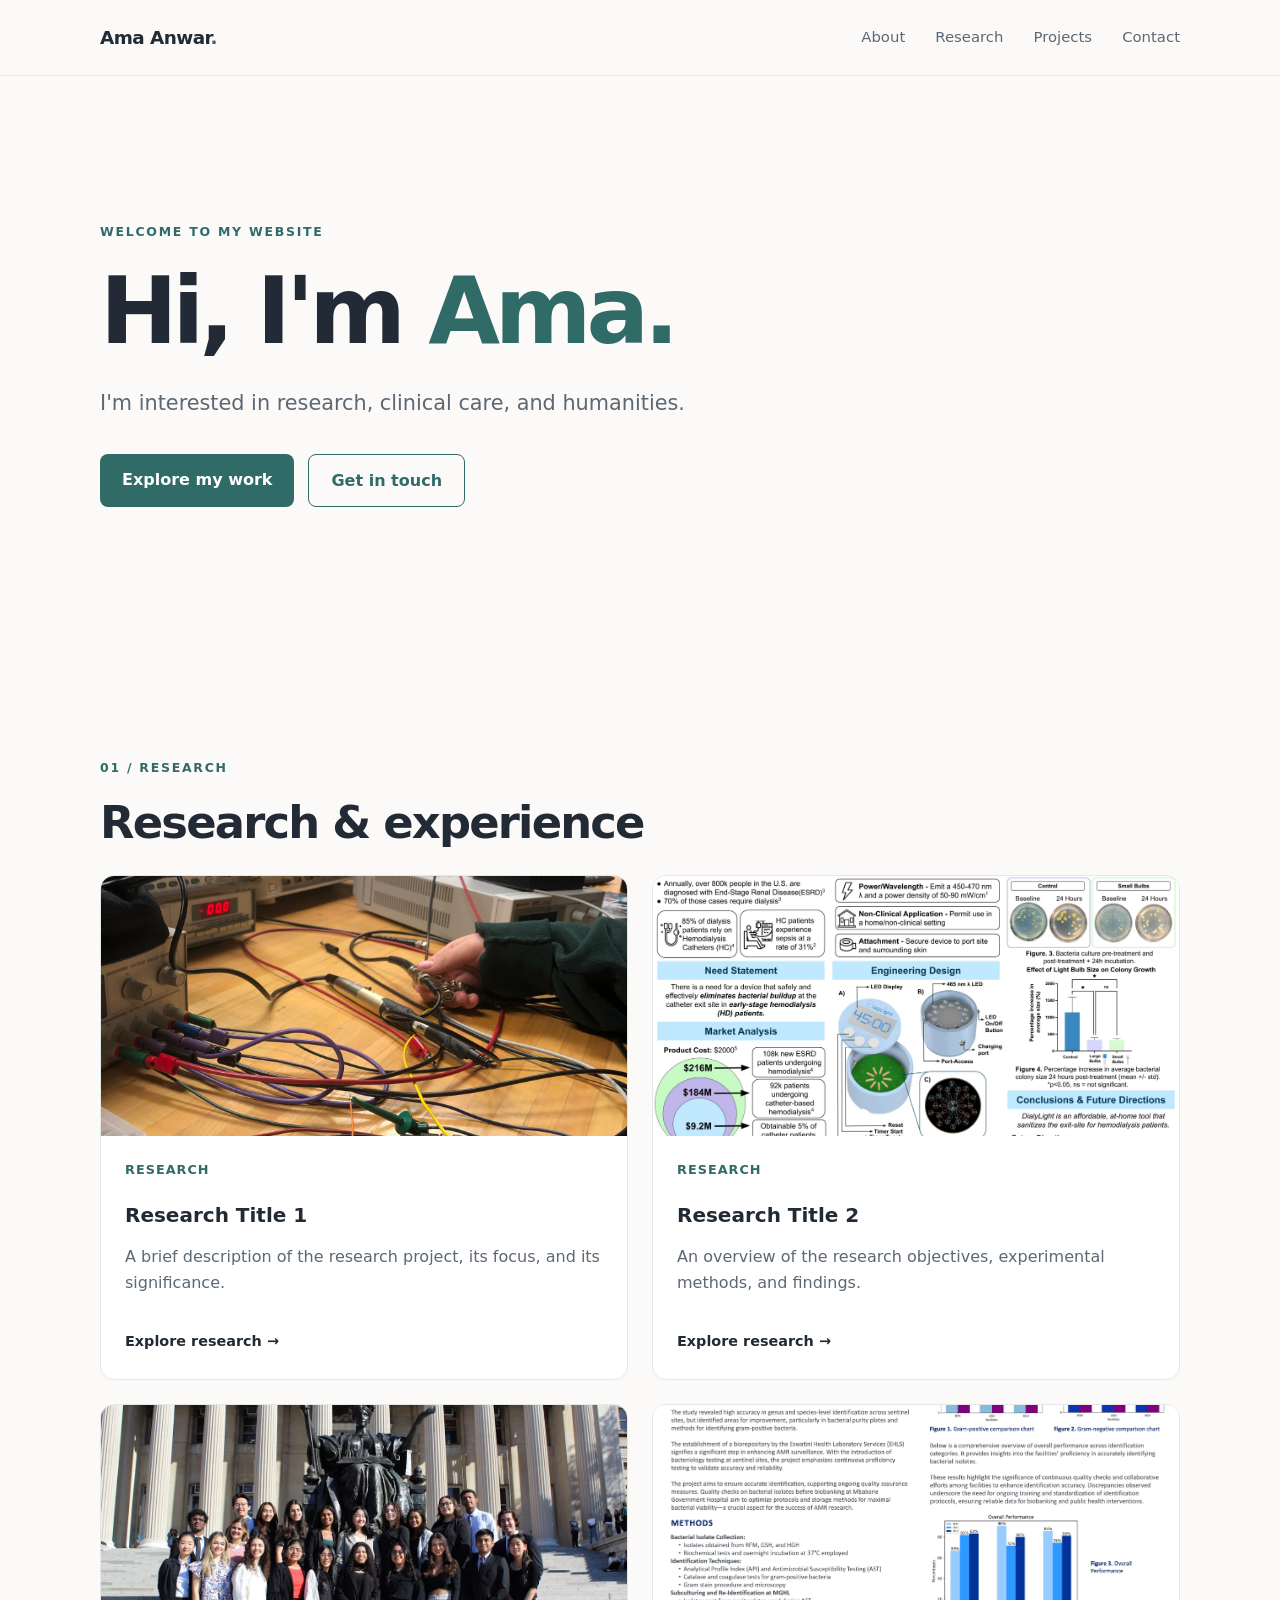
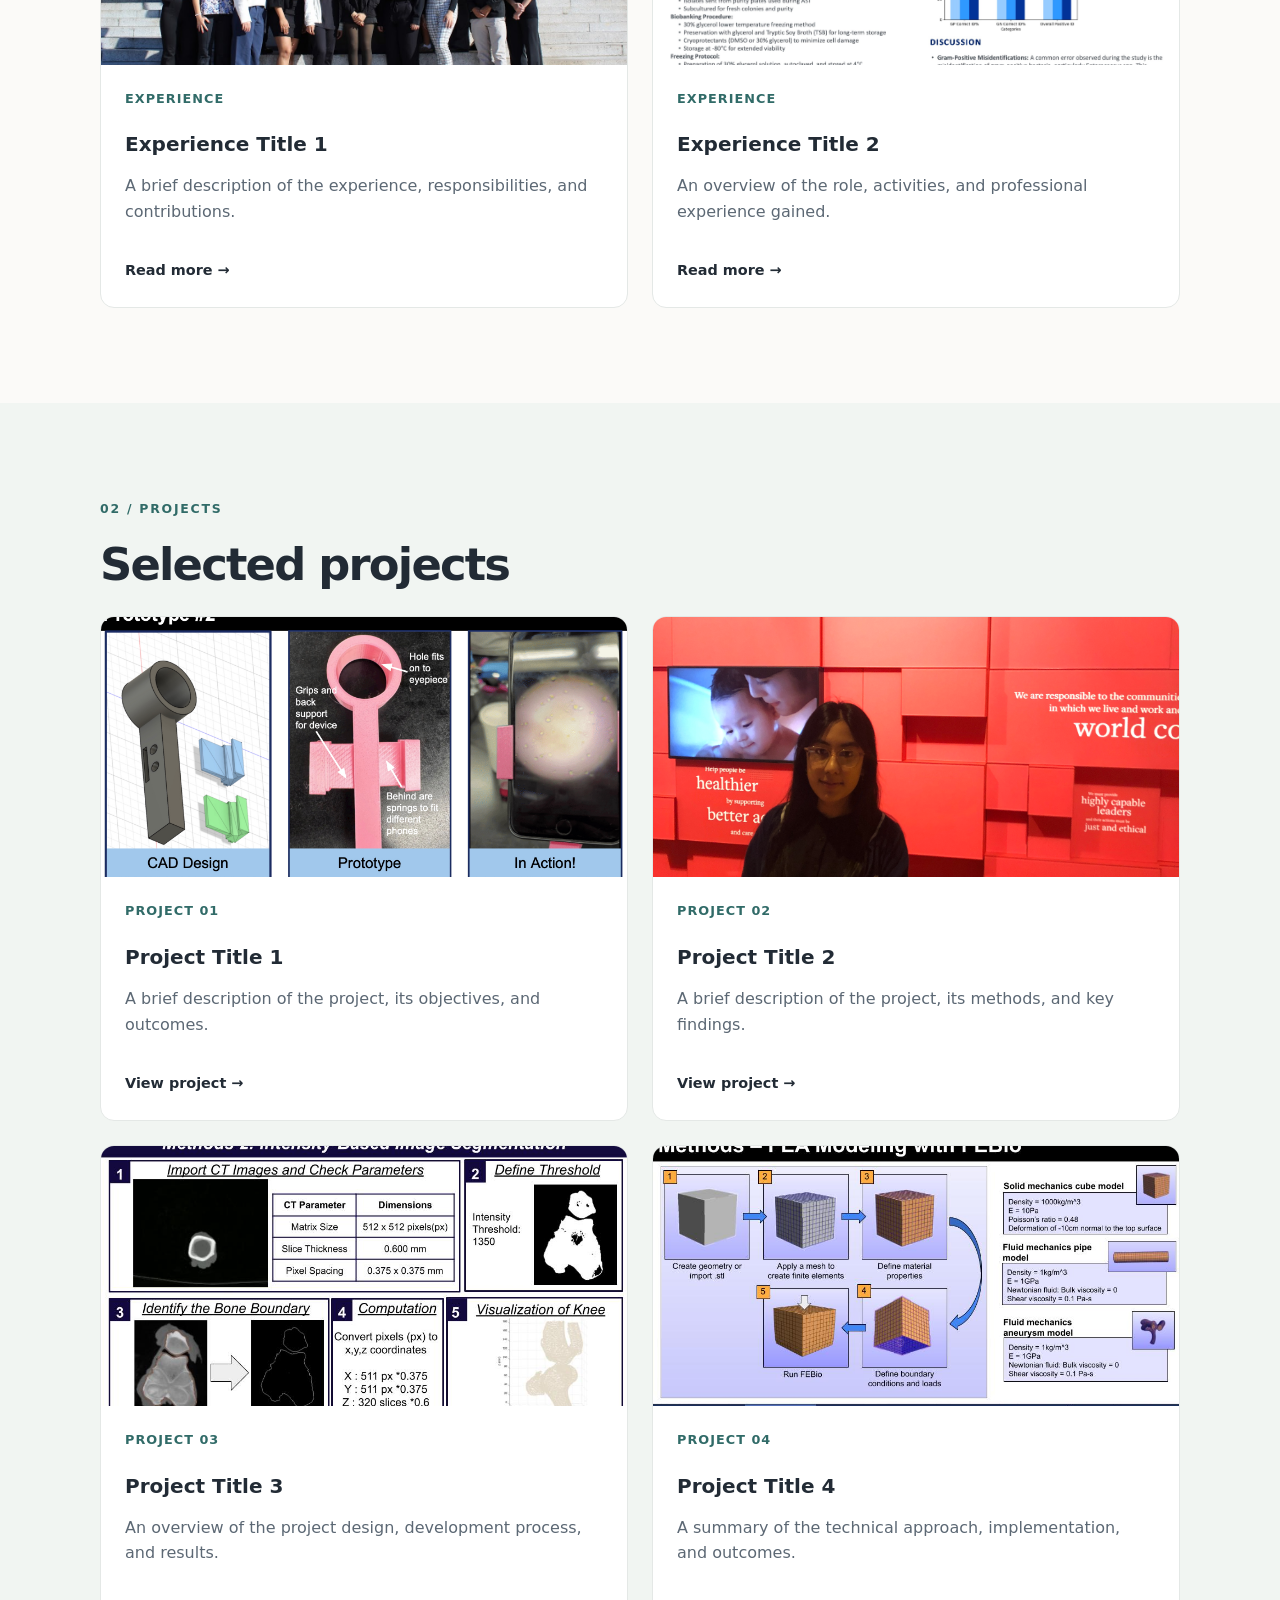
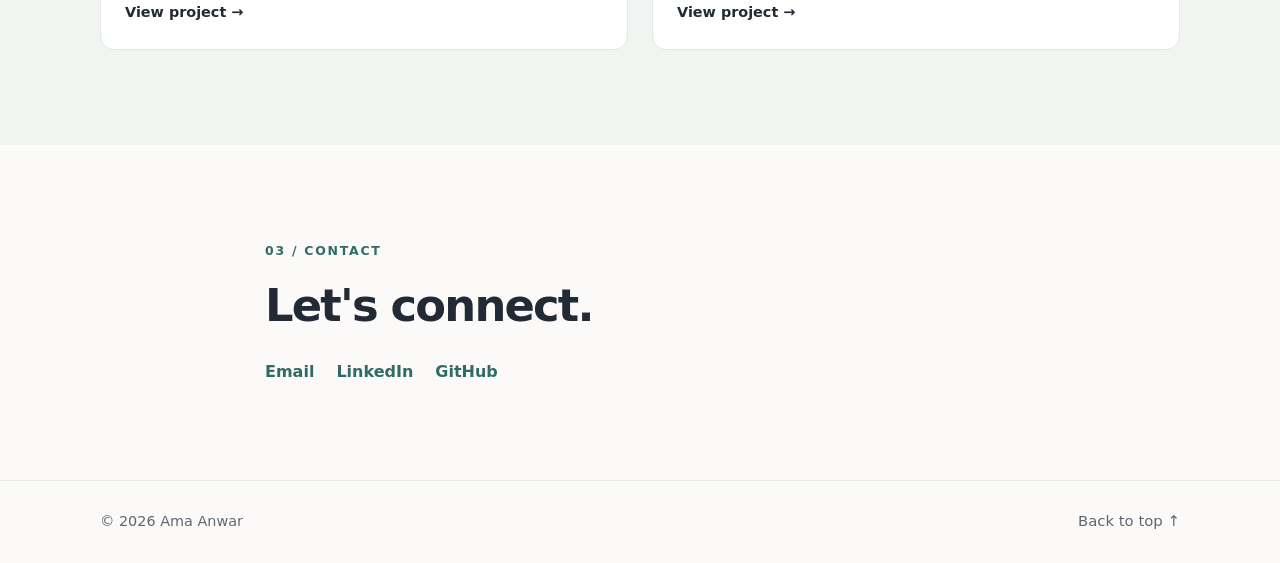
==== index.html @ 84fb7648 "Update index.html" ====
<!doctype html>
<html lang="en">
<head>
  <meta charset="utf-8">
  <meta name="viewport" content="width=device-width, initial-scale=1">
  <meta name="description" content="Personal portfolio website">
  <title>Ama Anwar | Portfolio</title>
  <link rel="stylesheet" href="style.css">
  <script src="script.js" defer></script>
</head>

<body>

  <!-- HEADER -->
  <header class="site-header">
    <nav class="nav container" aria-label="Main navigation">

      <a class="brand" href="index.html">
        Ama Anwar<span class="dot">.</span>
      </a>

      <button
        class="menu-toggle"
        type="button"
        aria-expanded="false"
        aria-controls="nav-links"
      >
        Menu
      </button>

      <div class="nav-links" id="nav-links">
        <a href="about.html">About</a>
        <a href="#research">Research</a>
        <a href="#projects">Projects</a>
        <a href="#contact">Contact</a>
      </div>

    </nav>
  </header>


  <main>

    <!-- HERO SECTION -->
    <section class="hero container" id="home">

      <p class="eyebrow">WELCOME TO MY WEBSITE</p>

      <h1>
        Hi, I'm <span class="accent">Ama.</span>
      </h1>

      <p class="lead">
        I'm interested in research, clinical care, and humanities.
      </p>

      <div class="actions">
        <a class="button" href="#projects">
          Explore my work
        </a>

        <a class="button secondary" href="#contact">
          Get in touch
        </a>
      </div>

    </section>


    <!-- RESEARCH & EXPERIENCE -->
    <section class="section" id="research">

      <div class="container">

        <p class="eyebrow">01 / RESEARCH</p>

        <h2>Research & experience</h2>

        <div class="cards">

          <!-- RESEARCH CARD 01 -->
          <a class="card photo-card" href="research-1.html">

            <img
              src="circuits.jpg"
              alt="Research 01 featured photograph"
              class="card-image"
              loading="lazy"
            >

            <div class="card-content">

              <p class="card-label">Research</p>

              <h3>Research Title 1</h3>

              <p>
                A brief description of the research project,
                its focus, and its significance.
              </p>

              <span class="card-arrow">
                Explore research &rarr;
              </span>

            </div>

          </a>


          <!-- RESEARCH CARD 02 -->
          <a class="card photo-card" href="research-2.html">

            <img
              src="team7.jpg"
              alt="Research 02 featured photograph"
              class="card-image"
              loading="lazy"
            >

            <div class="card-content">

              <p class="card-label">Research</p>

              <h3>Research Title 2</h3>

              <p>
                An overview of the research objectives,
                experimental methods, and findings.
              </p>

              <span class="card-arrow">
                Explore research &rarr;
              </span>

            </div>

          </a>


          <!-- EXPERIENCE CARD 01 -->
          <a class="card photo-card" href="experience-1.html">

            <img
              src="bmes.jpg"
              alt="Experience 01 featured photograph"
              class="card-image"
              loading="lazy"
            >

            <div class="card-content">

              <p class="card-label">Experience</p>

              <h3>Experience Title 1</h3>

              <p>
                A brief description of the experience,
                responsibilities, and contributions.
              </p>

              <span class="card-arrow">
                Read more &rarr;
              </span>

            </div>

          </a>


          <!-- EXPERIENCE CARD 02 -->
          <a class="card photo-card" href="experience-2.html">

            <img
              src="icap.jpg"
              alt="Experience 02 featured photograph"
              class="card-image"
              loading="lazy"
            >

            <div class="card-content">

              <p class="card-label">Experience</p>

              <h3>Experience Title 2</h3>

              <p>
                An overview of the role, activities,
                and professional experience gained.
              </p>

              <span class="card-arrow">
                Read more &rarr;
              </span>

            </div>

          </a>

        </div>

      </div>

    </section>


    <!-- SELECTED PROJECTS -->
    <section class="section alt" id="projects">

      <div class="container">

        <p class="eyebrow">02 / PROJECTS</p>

        <h2>Selected projects</h2>

        <div class="cards">

          <!-- PROJECT CARD 01 -->
          <a class="card photo-card" href="project-1.html">

            <img
              src="microscopeholder.jpg"
              alt="Project 01 featured photograph"
              class="card-image"
              loading="lazy"
            >

            <div class="card-content">

              <p class="card-label">Project 01</p>

              <h3>Project Title 1</h3>

              <p>
                A brief description of the project,
                its objectives, and outcomes.
              </p>

              <span class="card-arrow">
                View project &rarr;
              </span>

            </div>

          </a>


          <!-- PROJECT CARD 02 -->
          <a class="card photo-card" href="project-2.html">

            <img
              src="industry.jpg"
              alt="Project 02 featured photograph"
              class="card-image"
              loading="lazy"
            >

            <div class="card-content">

              <p class="card-label">Project 02</p>

              <h3>Project Title 2</h3>

              <p>
                A brief description of the project,
                its methods, and key findings.
              </p>

              <span class="card-arrow">
                View project &rarr;
              </span>

            </div>

          </a>


          <!-- PROJECT CARD 03 -->
          <a class="card photo-card" href="project-3.html">

            <img
              src="bone.jpg"
              alt="Project 03 featured photograph"
              class="card-image"
              loading="lazy"
            >

            <div class="card-content">

              <p class="card-label">Project 03</p>

              <h3>Project Title 3</h3>

              <p>
                An overview of the project design,
                development process, and results.
              </p>

              <span class="card-arrow">
                View project &rarr;
              </span>

            </div>

          </a>


          <!-- PROJECT CARD 04 -->
          <a class="card photo-card" href="project-4.html">

            <img
              src="febio.jpg"
              alt="Project 04 featured photograph"
              class="card-image"
              loading="lazy"
            >

            <div class="card-content">

              <p class="card-label">Project 04</p>

              <h3>Project Title 4</h3>

              <p>
                A summary of the technical approach,
                implementation, and outcomes.
              </p>

              <span class="card-arrow">
                View project &rarr;
              </span>

            </div>

          </a>

        </div>

      </div>

    </section>


    <!-- CONTACT -->
    <section class="section" id="contact">

      <div class="container narrow">

        <p class="eyebrow">03 / CONTACT</p>

        <h2>Let's connect.</h2>

        <div class="contact-links">

          <a href="mailto:hello@example.com">
            Email
          </a>

          <a
            href="https://www.linkedin.com/"
            target="_blank"
            rel="noopener noreferrer"
          >
            LinkedIn
          </a>

          <a
            href="https://github.com/"
            target="_blank"
            rel="noopener noreferrer"
          >
            GitHub
          </a>

        </div>

      </div>

    </section>

  </main>


  <!-- FOOTER -->
  <footer class="footer">

    <div class="container">

      <span>
        © <span id="year"></span> Ama Anwar
      </span>

      <a href="#home">
        Back to top &uarr;
      </a>

    </div>

  </footer>

</body>
</html>
---- style.css ----
:root{--bg:#fbfaf8;--surface:#fff;--ink:#222b35;--muted:#5c6874;--accent:#316b68;--line:#e4e8e6;--soft:#f1f5f2}*{box-sizing:border-box}html{scroll-behavior:smooth}body{margin:0;background:var(--bg);color:var(--ink);font:16px/1.7 system-ui,-apple-system,BlinkMacSystemFont,"Segoe UI",sans-serif}a{color:inherit;text-decoration:none}a:focus-visible,button:focus-visible{outline:3px solid var(--accent);outline-offset:4px}.container{width:min(1080px,calc(100% - 48px));margin:auto}.narrow{max-width:750px}.site-header{position:sticky;top:0;background:rgba(251,250,248,.96);border-bottom:1px solid var(--line);z-index:5}.nav{display:flex;align-items:center;justify-content:space-between;min-height:75px}.brand{font-weight:800;font-size:1.15rem;letter-spacing:-.03em}.dot,.accent{color:var(--accent)}.nav-links{display:flex;gap:30px}.nav-links a,.footer a{font-size:.93rem;color:var(--muted)}.nav-links a:hover,.footer a:hover,.text-link:hover{color:var(--accent)}.menu-toggle{display:none}.hero{padding:145px 0 155px}.eyebrow{color:var(--accent);font-size:.78rem;font-weight:750;letter-spacing:.14em}.hero h1{font-size:clamp(3rem,8vw,5.8rem);line-height:1.1;letter-spacing:-.055em;margin:18px 0 24px}.lead{max-width:650px;font-size:1.3rem;color:var(--muted)}.actions{display:flex;gap:14px;flex-wrap:wrap;margin-top:32px}.button{display:inline-block;padding:12px 22px;background:var(--accent);color:#fff;border-radius:8px;font-weight:650}.button.secondary{background:transparent;color:var(--accent);border:1px solid var(--accent)}.button:hover{filter:brightness(.9)}.section{padding:95px 0;scroll-margin-top:75px}.alt{background:var(--soft)}h2{font-size:clamp(2rem,5vw,2.8rem);line-height:1.2;letter-spacing:-.04em;margin:10px 0 25px}h3{font-size:1.25rem;margin:6px 0 10px}p{margin:0 0 18px}.section p:not(.eyebrow):not(.card-label){color:var(--muted)}.cards{display:grid;grid-template-columns:repeat(2,minmax(0,1fr));gap:20px}.card{background:var(--surface);padding:30px;border:1px solid var(--line);border-radius:14px}.card-label{font-size:.8rem;color:var(--accent);font-weight:700;text-transform:uppercase;letter-spacing:.08em}.text-link{color:var(--accent);font-weight:650}.contact-links{display:flex;gap:22px;flex-wrap:wrap}.contact-links a{color:var(--accent);font-weight:700}.footer{border-top:1px solid var(--line);padding:28px 0;color:var(--muted);font-size:.9rem}.footer .container{display:flex;justify-content:space-between;gap:20px}@media(max-width:640px){.nav{flex-wrap:wrap}.menu-toggle{display:block;background:none;border:1px solid var(--line);border-radius:7px;padding:7px 12px;color:var(--ink);font:inherit}.nav-links{display:none;flex-basis:100%;flex-direction:column;gap:12px;padding:12px 0 20px}.nav-links.open{display:flex}.hero{padding:100px 0}.section{padding:70px 0}.cards{grid-template-columns:1fr}.lead{font-size:1.1rem}}

/* Photo card grid */

.cards {
  display: grid;
  grid-template-columns: repeat(2, minmax(0, 1fr));
  gap: 24px;
}

/* Clickable cards */

.photo-card {
  display: block;
  overflow: hidden;
  padding: 0;
  text-decoration: none;
  color: inherit;
  border-radius: 14px;
  transition: transform 0.25s ease,
              box-shadow 0.25s ease;
}

/* Featured images */

.card-image {
  display: block;
  width: 100%;
  height: 260px;
  object-fit: cover;
  object-position: center;
  transition: transform 0.4s ease;
}

/* Text underneath images */

.card-content {
  padding: 24px;
}

.card-content h3 {
  margin: 8px 0 12px;
}

.card-content p {
  line-height: 1.6;
}

/* Card links */

.card-arrow {
  display: inline-block;
  margin-top: 16px;
  font-size: 0.9rem;
  font-weight: 600;
}

/* Hover effects */

.photo-card:hover {
  transform: translateY(-5px);
  box-shadow: 0 12px 30px rgba(0, 0, 0, 0.1);
}

.photo-card:hover .card-image {
  transform: scale(1.04);
}

.photo-card:focus-visible {
  outline: 3px solid currentColor;
  outline-offset: 4px;
}

/* Mobile responsiveness */

@media (max-width: 700px) {
  .cards {
    grid-template-columns: 1fr;
  }

  .card-image {
    height: 220px;
  }
}

@media (prefers-reduced-motion: reduce) {
  .photo-card,
  .card-image {
    transition: none;
  }
}
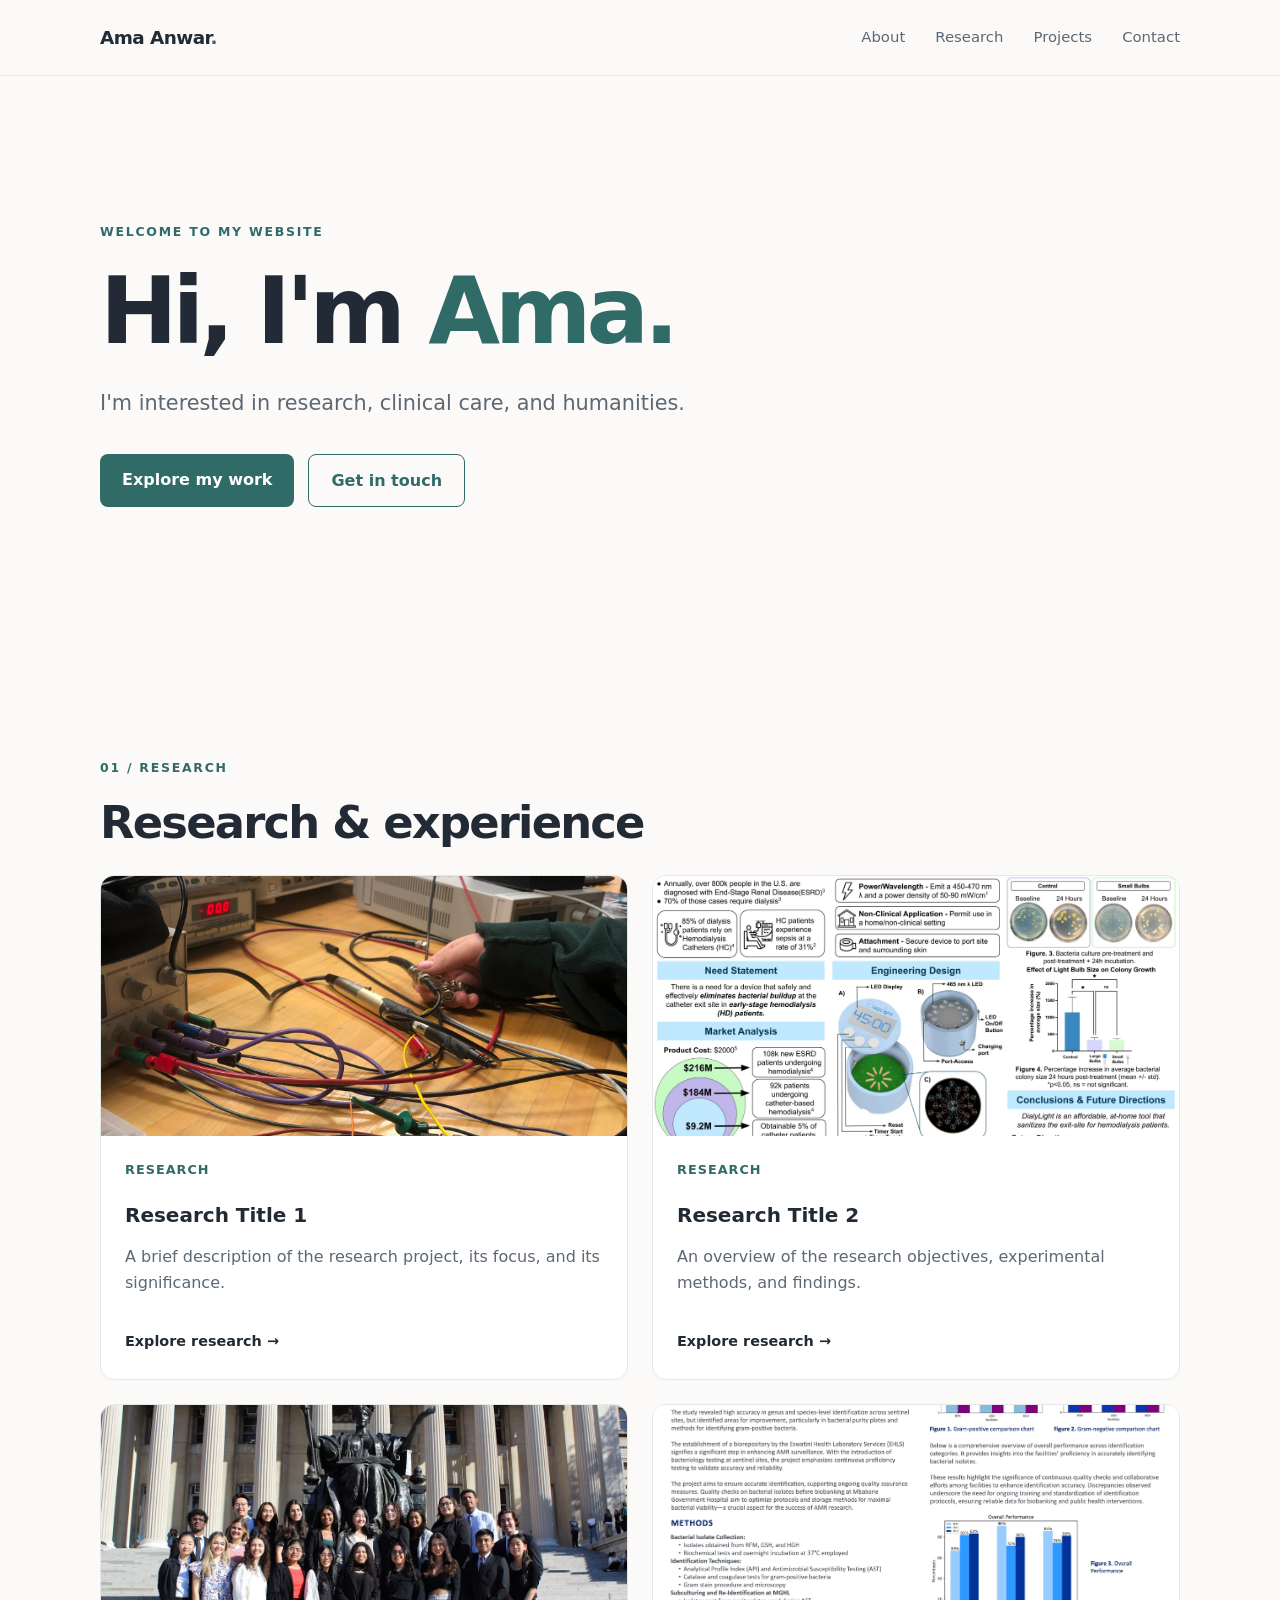
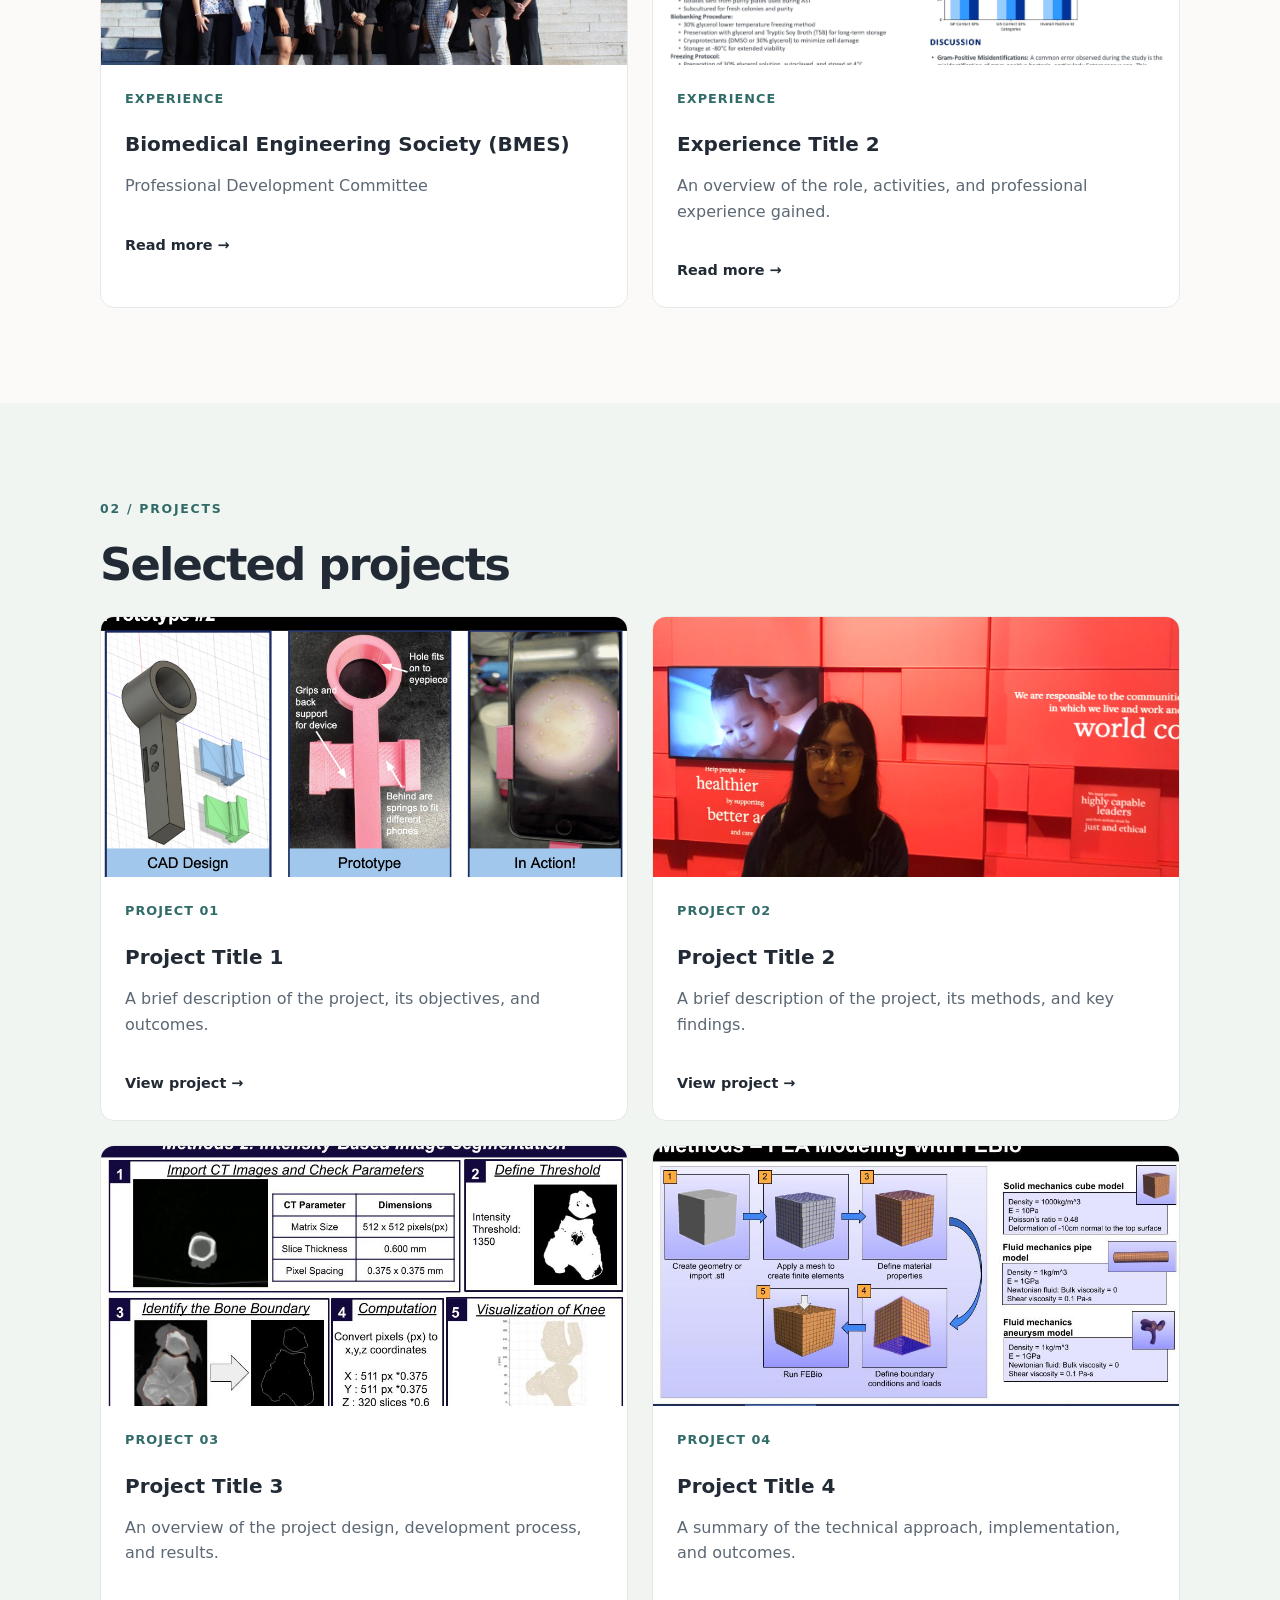
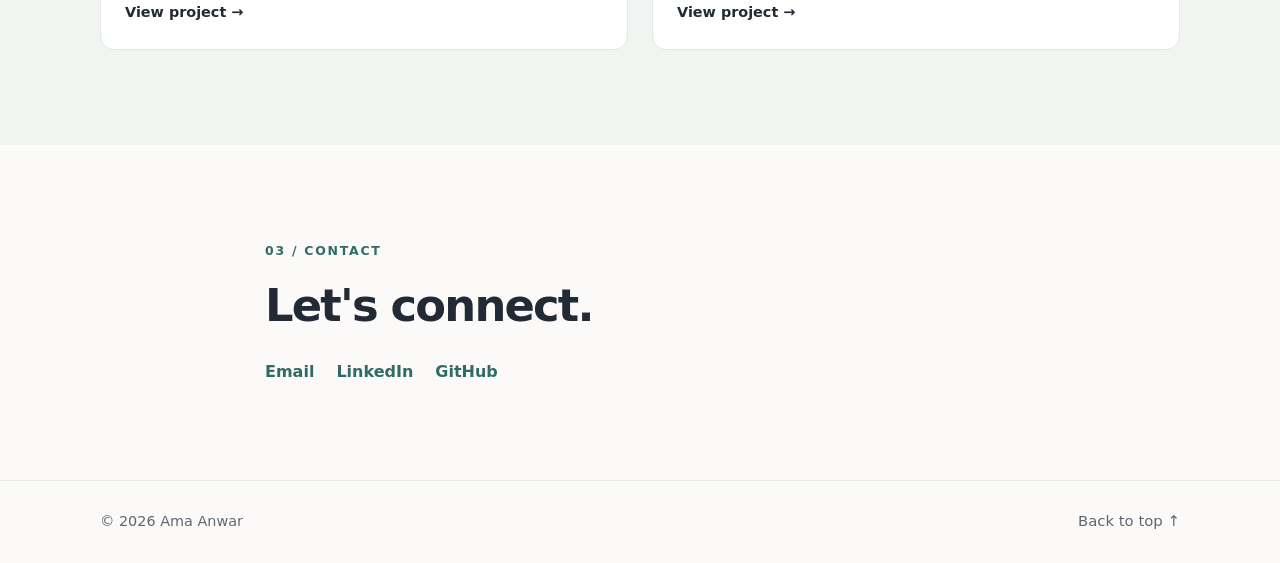
==== commit b6126e66: "Update index.html" ====
--- a/index.html
+++ b/index.html
@@ -153,11 +153,10 @@
 
               <p class="card-label">Experience</p>
 
-              <h3>Experience Title 1</h3>
-
-              <p>
-                A brief description of the experience,
-                responsibilities, and contributions.
+              <h3>Biomedical Engineering Society (BMES)</h3>
+
+              <p>
+                Professional Development Committee
               </p>
 
               <span class="card-arrow">
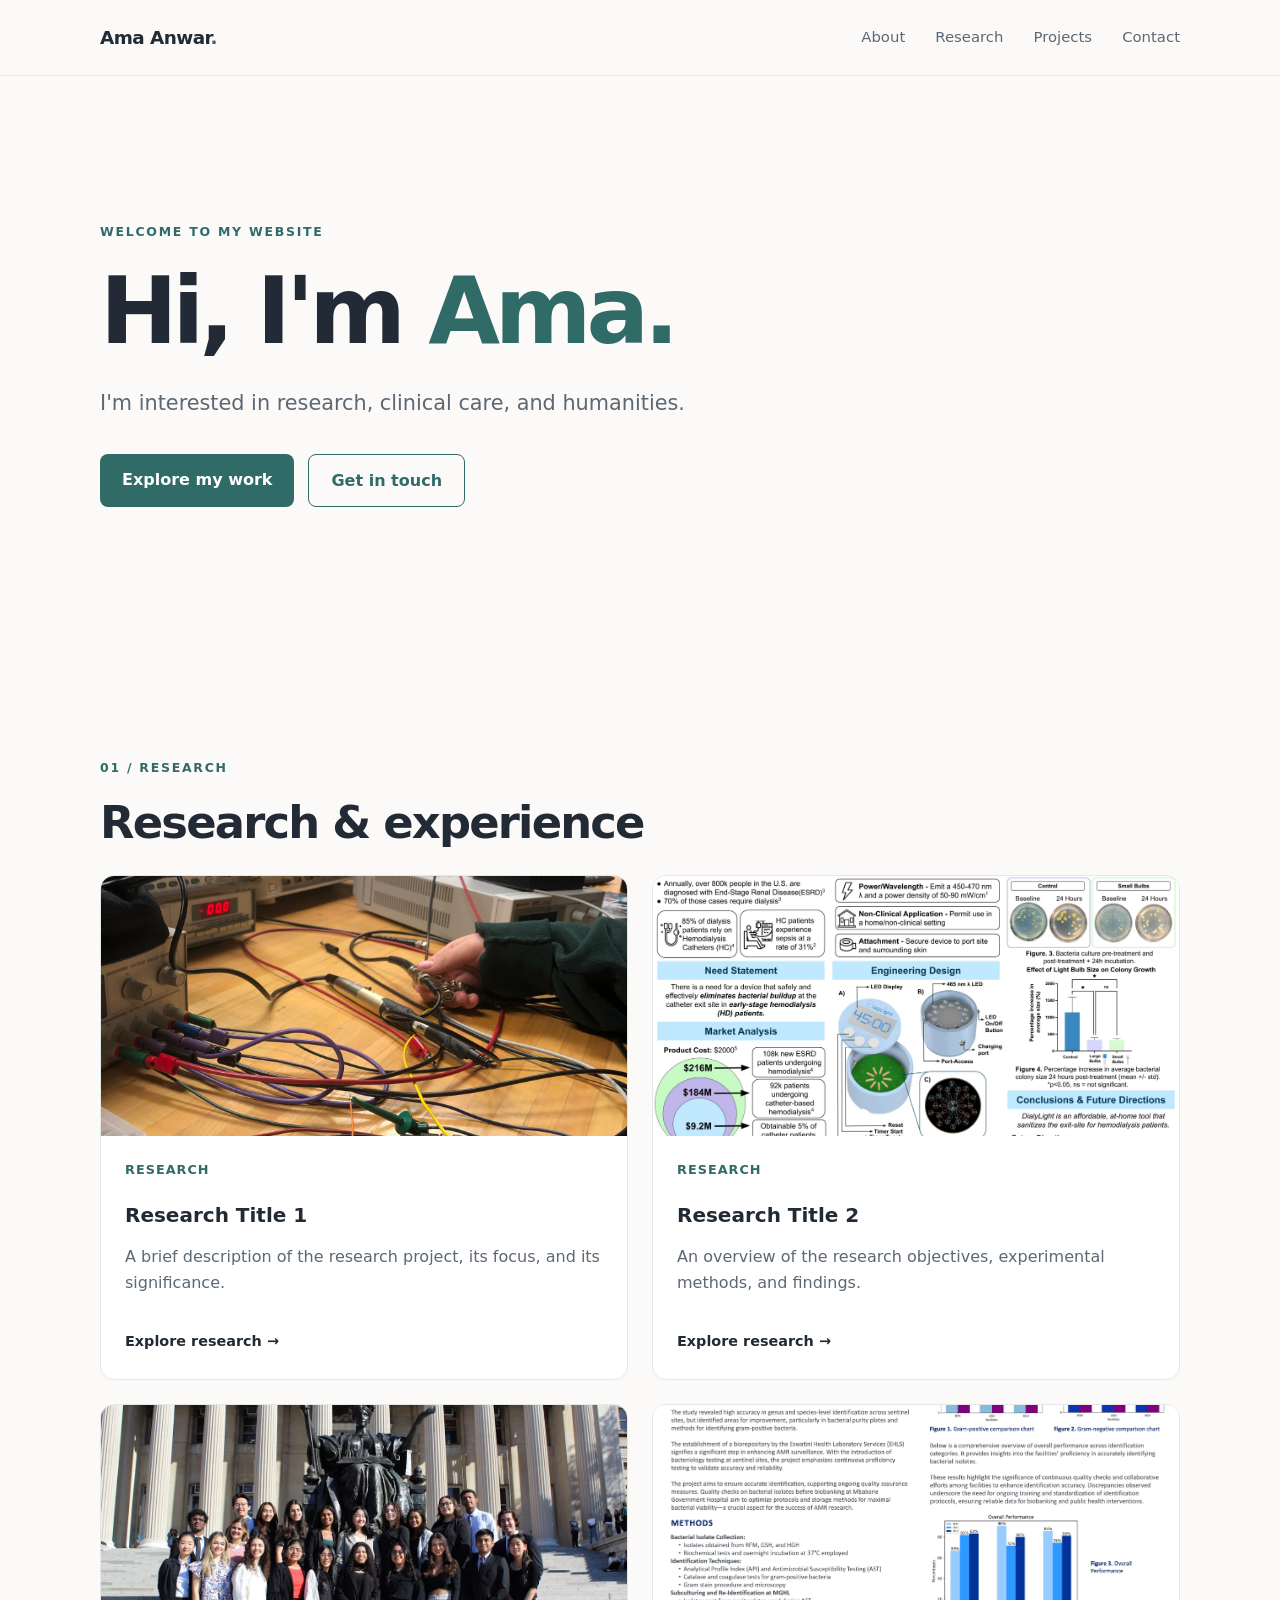
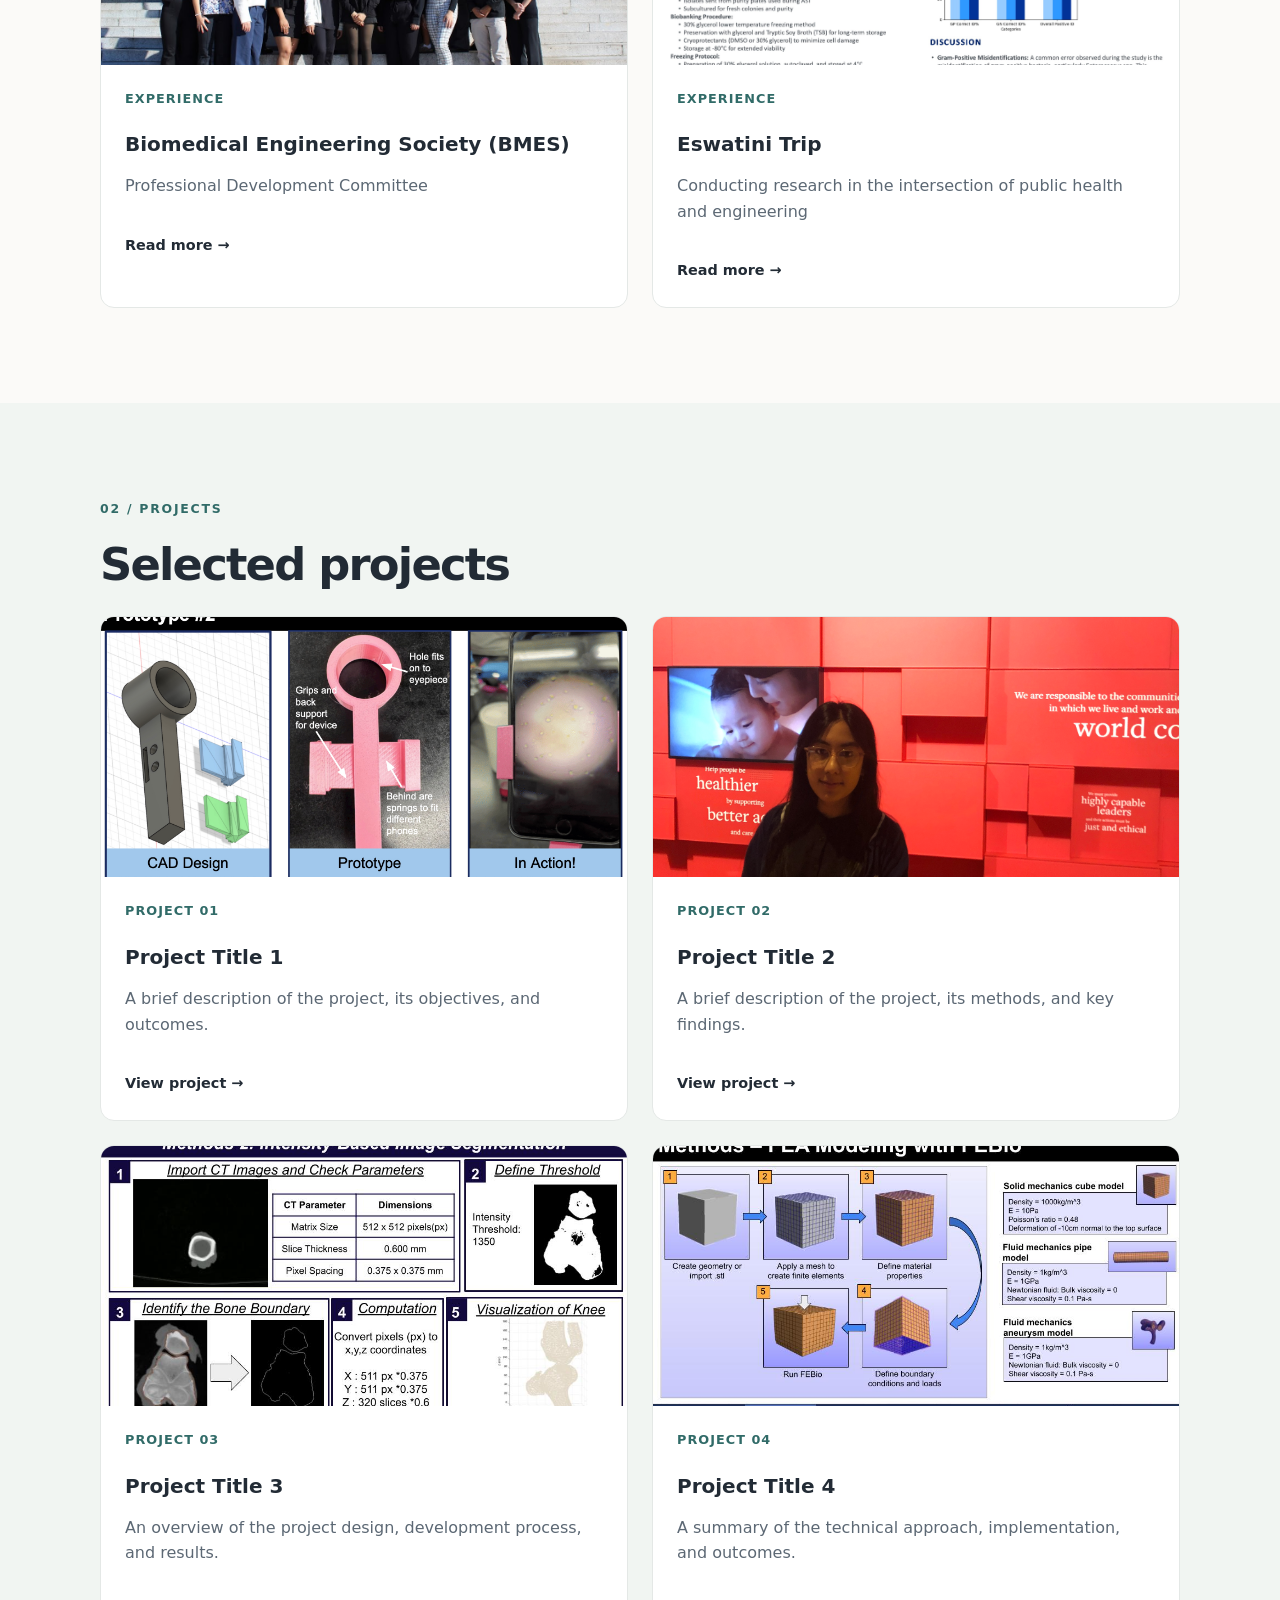
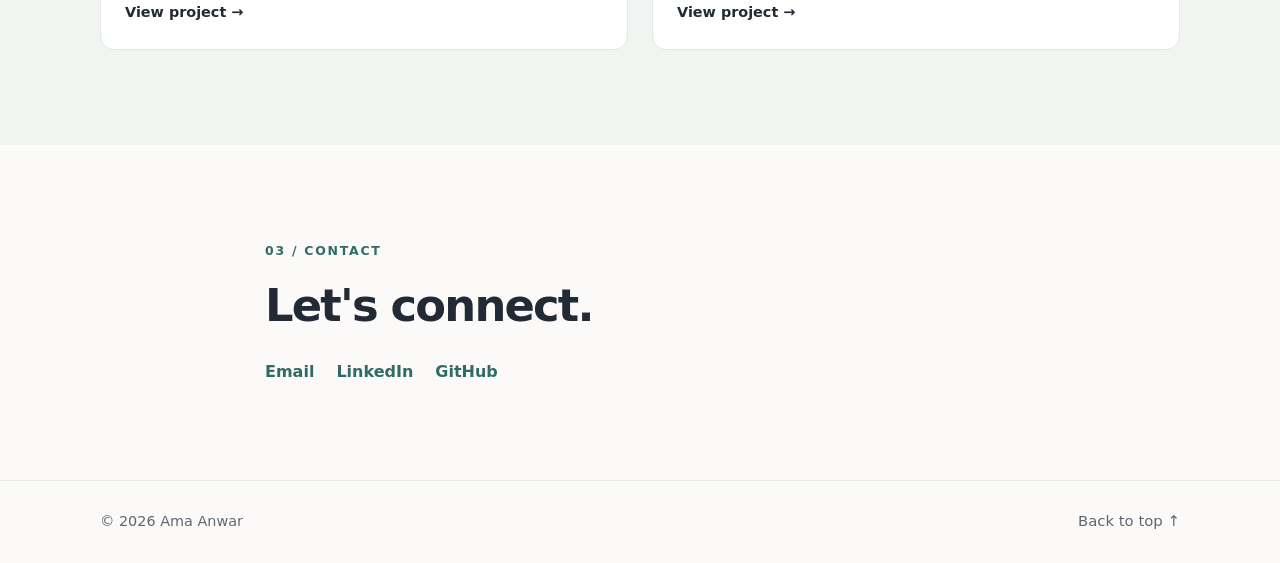
==== commit 9b790cbe: "Update index.html" ====
--- a/index.html
+++ b/index.html
@@ -182,11 +182,10 @@
 
               <p class="card-label">Experience</p>
 
-              <h3>Experience Title 2</h3>
-
-              <p>
-                An overview of the role, activities,
-                and professional experience gained.
+              <h3>Eswatini Trip</h3>
+
+              <p>
+                Conducting research in the intersection of public health and engineering
               </p>
 
               <span class="card-arrow">
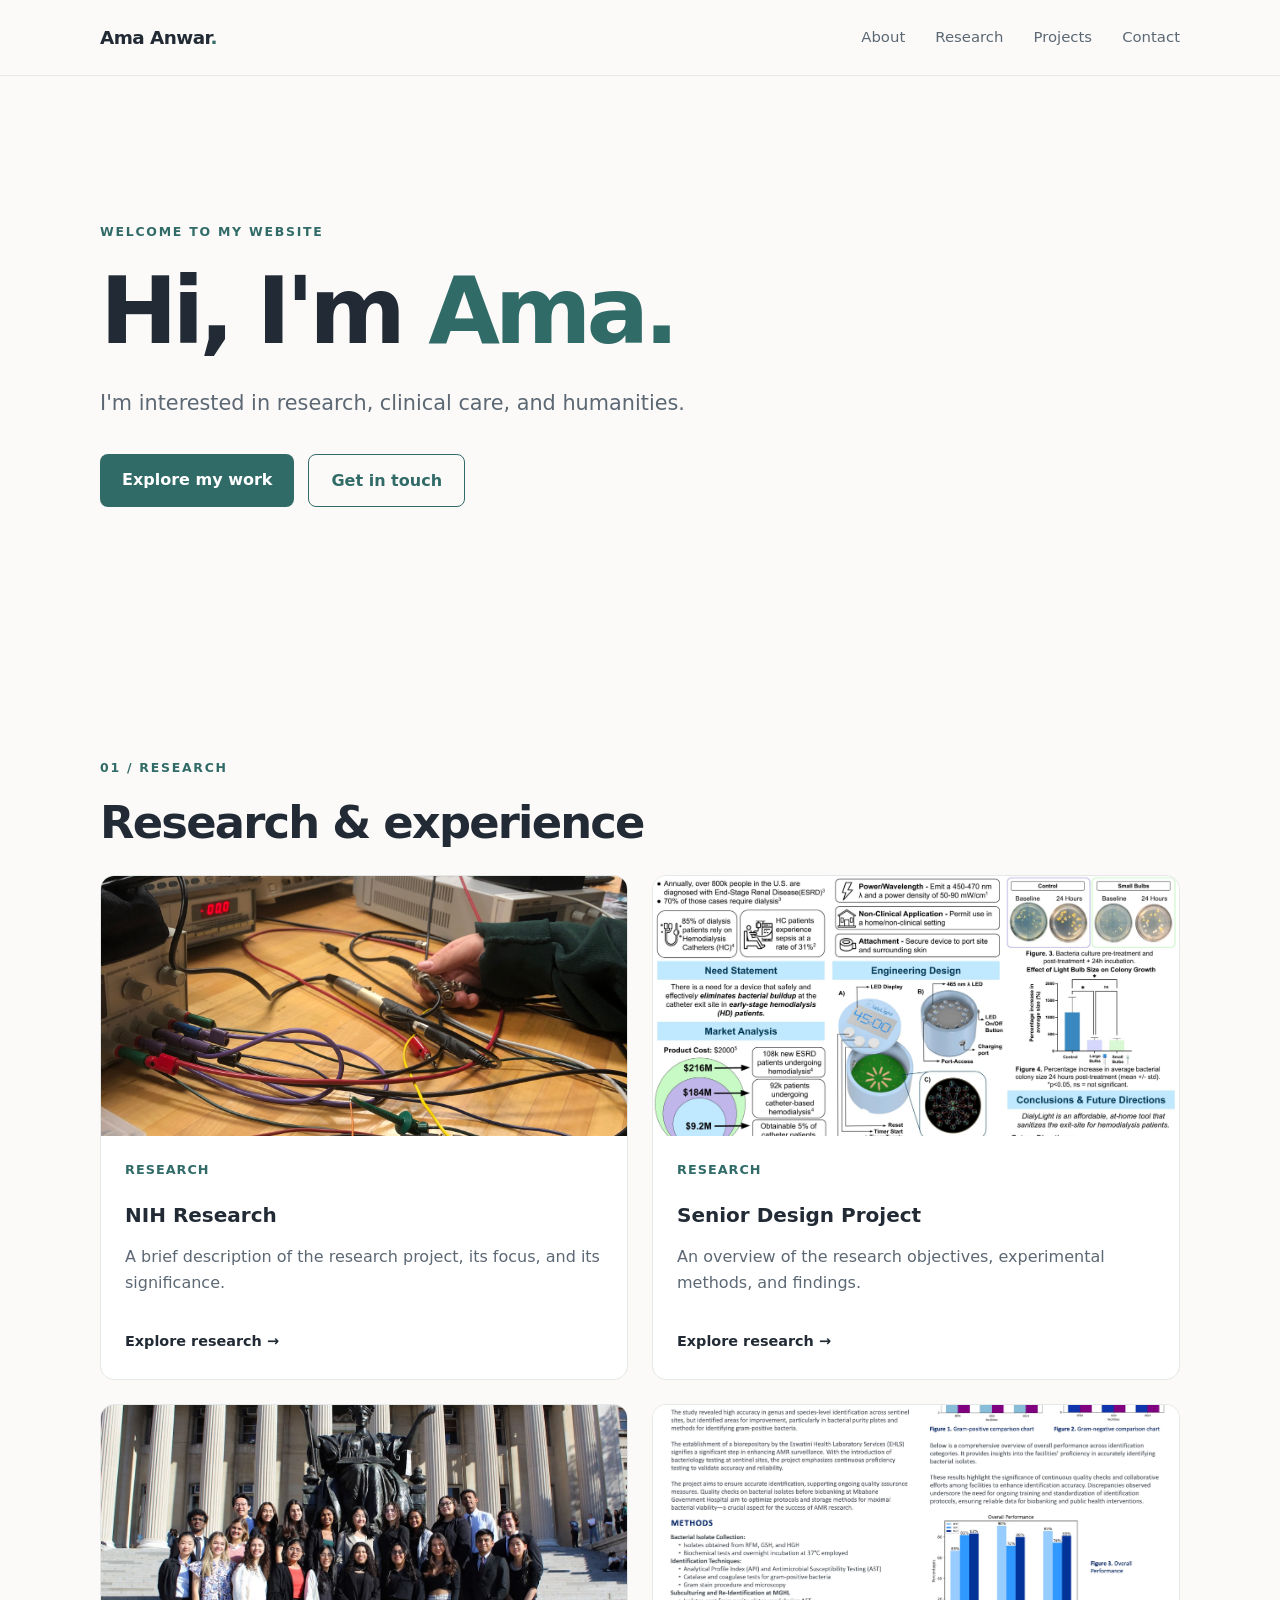
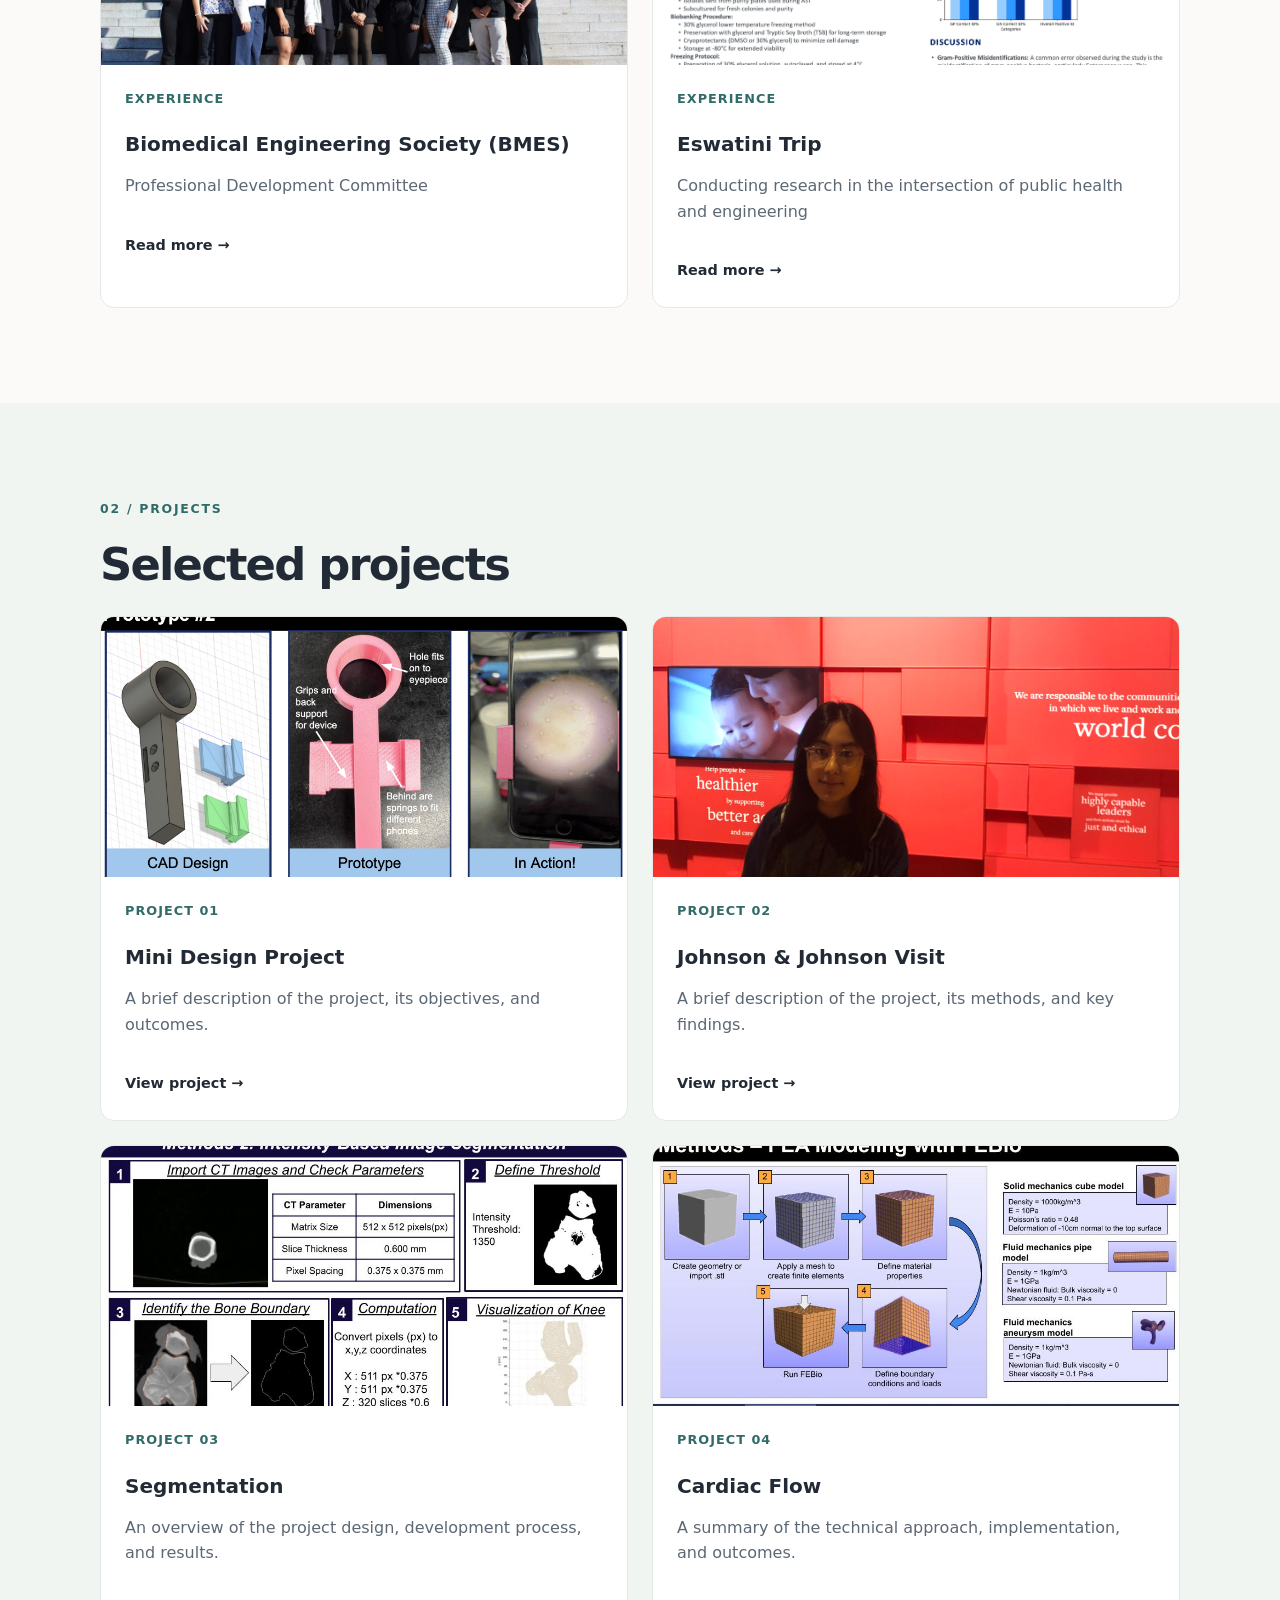
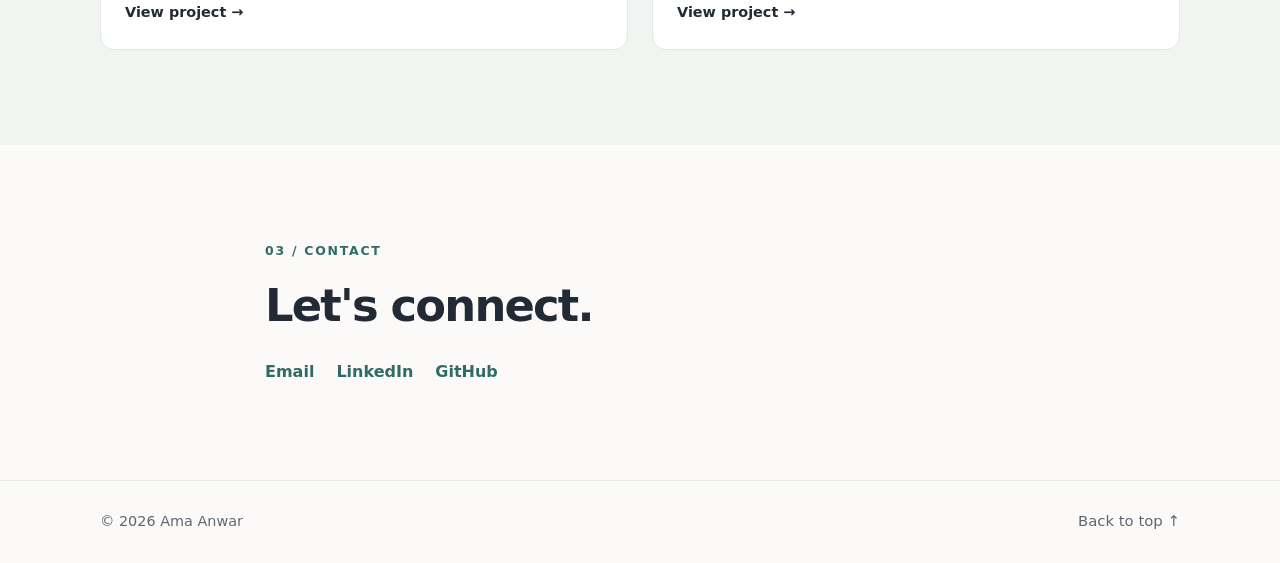
==== commit 5e396d22: "Update index.html" ====
--- a/index.html
+++ b/index.html
@@ -93,7 +93,7 @@
 
               <p class="card-label">Research</p>
 
-              <h3>Research Title 1</h3>
+              <h3>NIH Research</h3>
 
               <p>
                 A brief description of the research project,
@@ -123,7 +123,7 @@
 
               <p class="card-label">Research</p>
 
-              <h3>Research Title 2</h3>
+              <h3>Senior Design Project</h3>
 
               <p>
                 An overview of the research objectives,
@@ -228,7 +228,7 @@
 
               <p class="card-label">Project 01</p>
 
-              <h3>Project Title 1</h3>
+              <h3>Mini Design Project</h3>
 
               <p>
                 A brief description of the project,
@@ -258,7 +258,7 @@
 
               <p class="card-label">Project 02</p>
 
-              <h3>Project Title 2</h3>
+              <h3>Johnson & Johnson Visit</h3>
 
               <p>
                 A brief description of the project,
@@ -288,7 +288,7 @@
 
               <p class="card-label">Project 03</p>
 
-              <h3>Project Title 3</h3>
+              <h3>Segmentation</h3>
 
               <p>
                 An overview of the project design,
@@ -318,7 +318,7 @@
 
               <p class="card-label">Project 04</p>
 
-              <h3>Project Title 4</h3>
+              <h3>Cardiac Flow</h3>
 
               <p>
                 A summary of the technical approach,
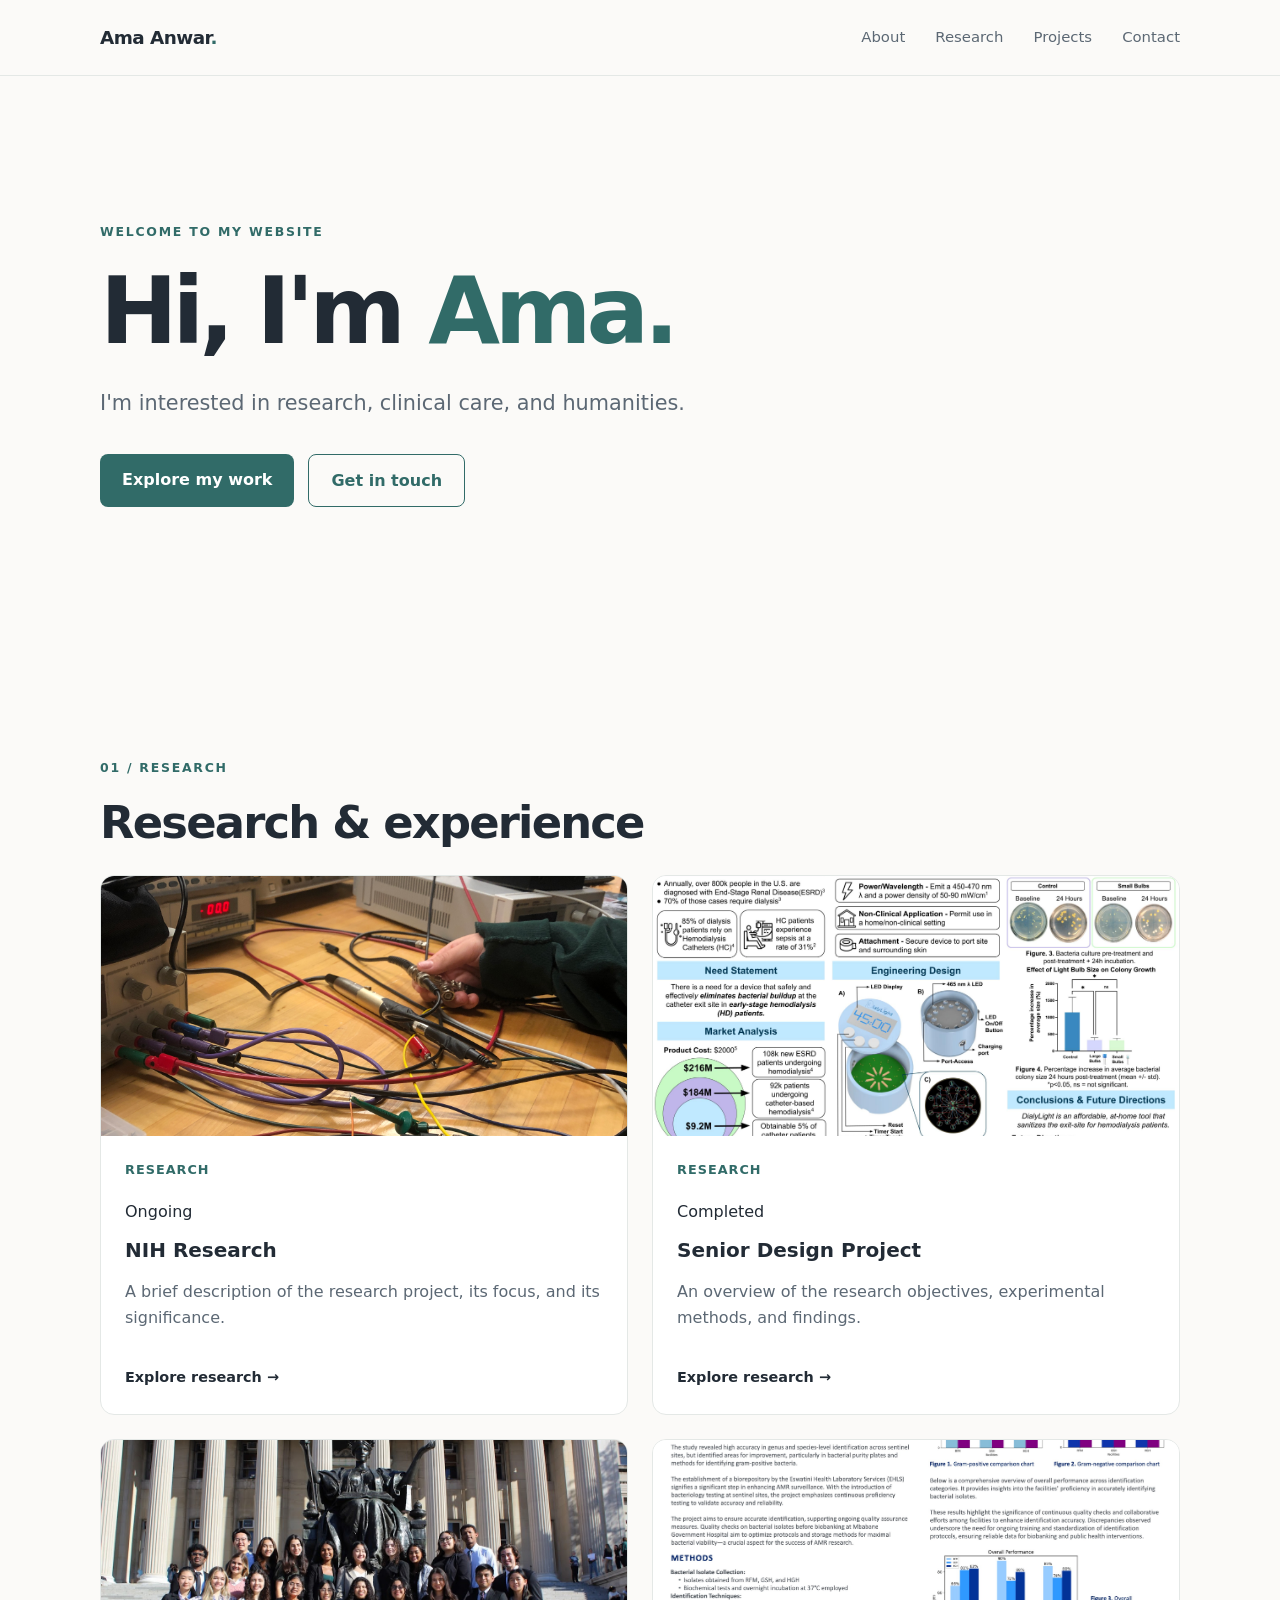
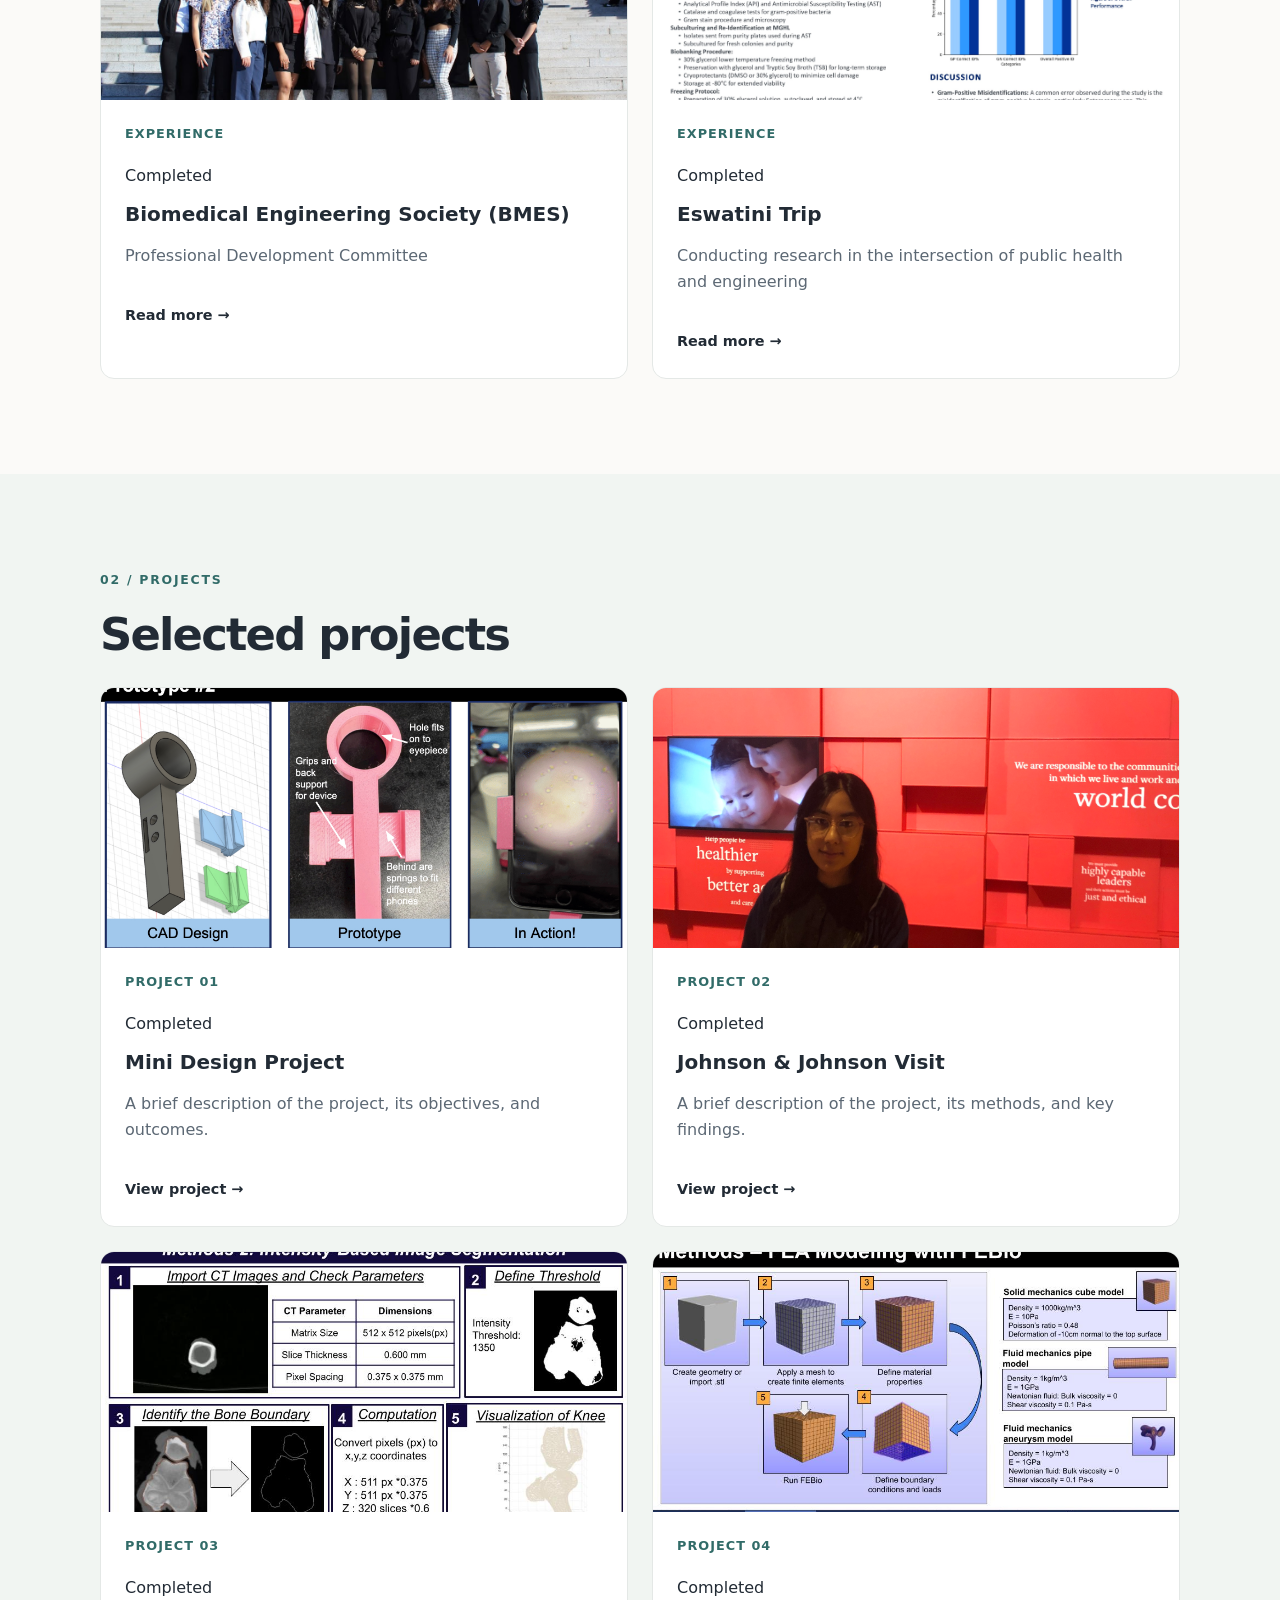
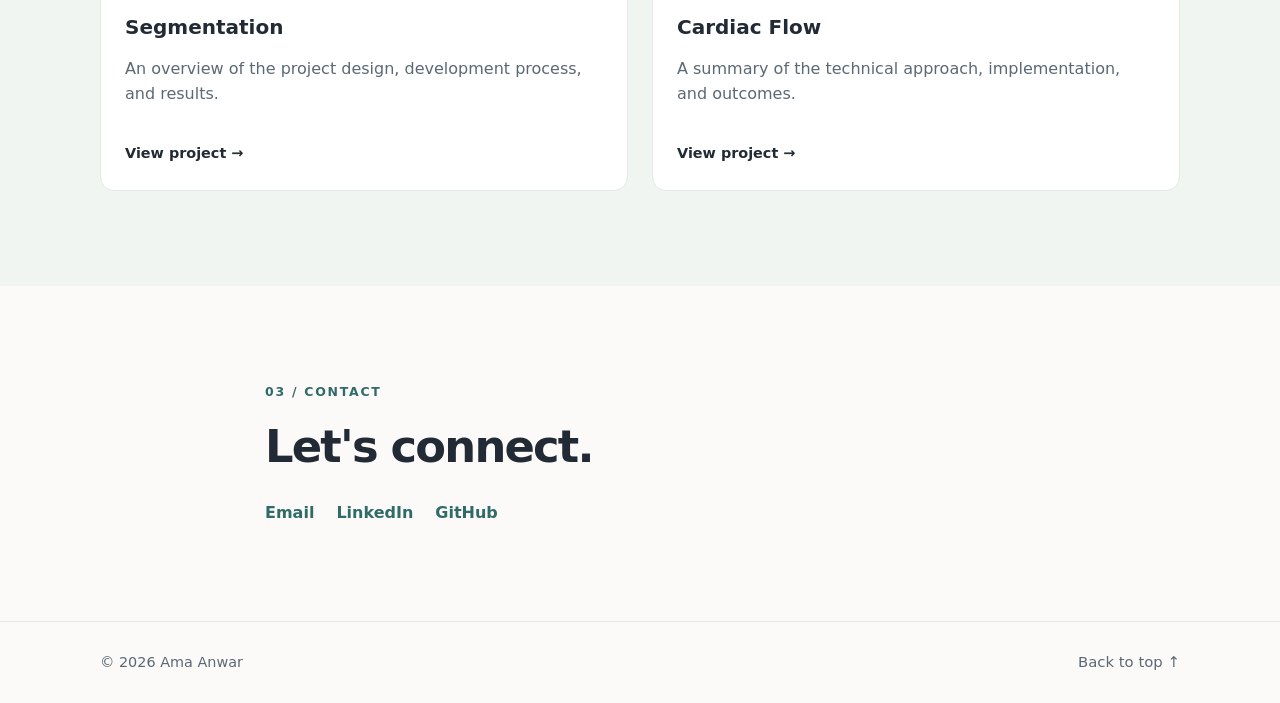
==== commit 324ed949: "Update index.html" ====
--- a/index.html
+++ b/index.html
@@ -91,7 +91,10 @@
 
             <div class="card-content">
 
-              <p class="card-label">Research</p>
+              <div class="card-meta">
+                <p class="card-label">Research</p>
+                <span class="status status-ongoing">Ongoing</span>
+              </div>
 
               <h3>NIH Research</h3>
 
@@ -121,7 +124,10 @@
 
             <div class="card-content">
 
-              <p class="card-label">Research</p>
+              <div class="card-meta">
+                <p class="card-label">Research</p>
+                <span class="status status-completed">Completed</span>
+              </div>
 
               <h3>Senior Design Project</h3>
 
@@ -151,7 +157,10 @@
 
             <div class="card-content">
 
-              <p class="card-label">Experience</p>
+              <div class="card-meta">
+                <p class="card-label">Experience</p>
+                <span class="status status-completed">Completed</span>
+              </div>
 
               <h3>Biomedical Engineering Society (BMES)</h3>
 
@@ -180,12 +189,16 @@
 
             <div class="card-content">
 
-              <p class="card-label">Experience</p>
+              <div class="card-meta">
+                <p class="card-label">Experience</p>
+                <span class="status status-completed">Completed</span>
+              </div>
 
               <h3>Eswatini Trip</h3>
 
               <p>
-                Conducting research in the intersection of public health and engineering
+                Conducting research in the intersection of
+                public health and engineering
               </p>
 
               <span class="card-arrow">
@@ -226,7 +239,10 @@
 
             <div class="card-content">
 
-              <p class="card-label">Project 01</p>
+              <div class="card-meta">
+                <p class="card-label">Project 01</p>
+                <span class="status status-completed">Completed</span>
+              </div>
 
               <h3>Mini Design Project</h3>
 
@@ -256,9 +272,12 @@
 
             <div class="card-content">
 
-              <p class="card-label">Project 02</p>
-
-              <h3>Johnson & Johnson Visit</h3>
+              <div class="card-meta">
+                <p class="card-label">Project 02</p>
+                <span class="status status-completed">Completed</span>
+              </div>
+
+              <h3>Johnson &amp; Johnson Visit</h3>
 
               <p>
                 A brief description of the project,
@@ -286,7 +305,10 @@
 
             <div class="card-content">
 
-              <p class="card-label">Project 03</p>
+              <div class="card-meta">
+                <p class="card-label">Project 03</p>
+                <span class="status status-completed">Completed</span>
+              </div>
 
               <h3>Segmentation</h3>
 
@@ -316,7 +338,10 @@
 
             <div class="card-content">
 
-              <p class="card-label">Project 04</p>
+              <div class="card-meta">
+                <p class="card-label">Project 04</p>
+                <span class="status status-completed">Completed</span>
+              </div>
 
               <h3>Cardiac Flow</h3>
 
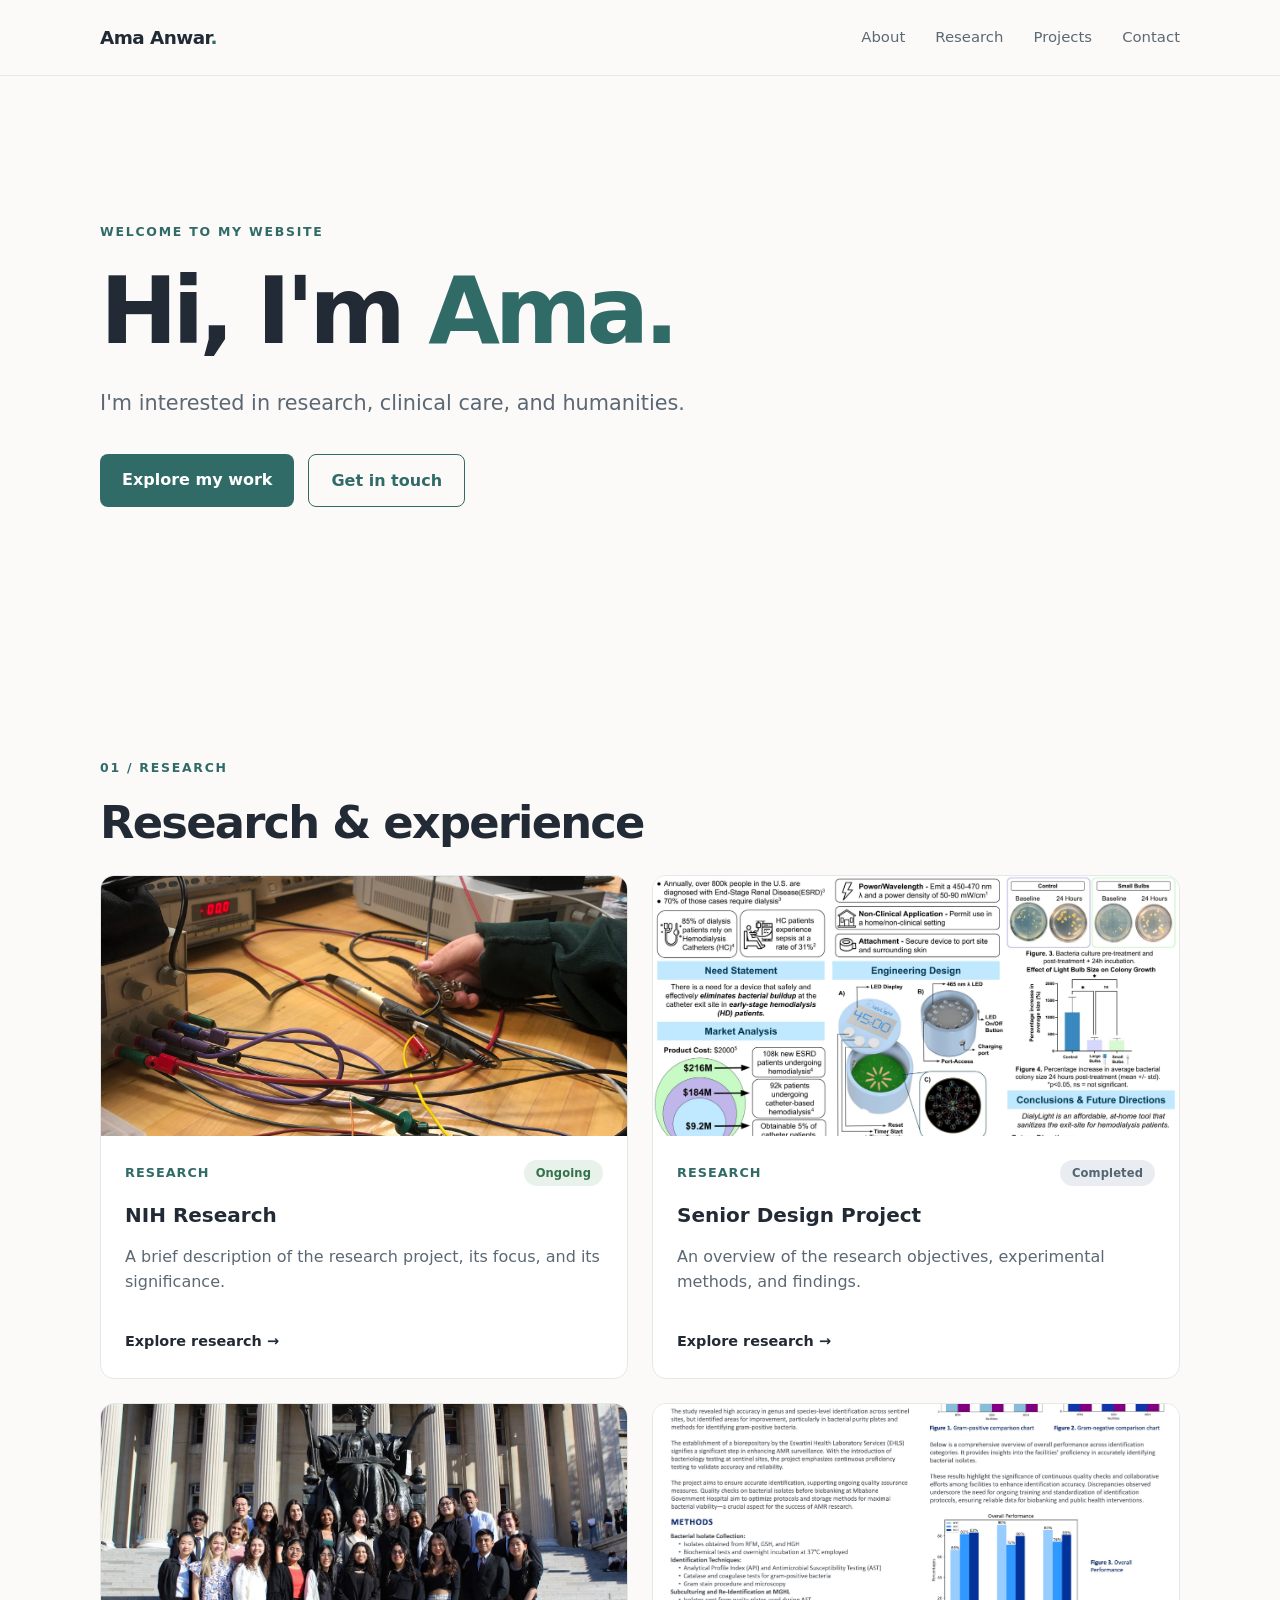
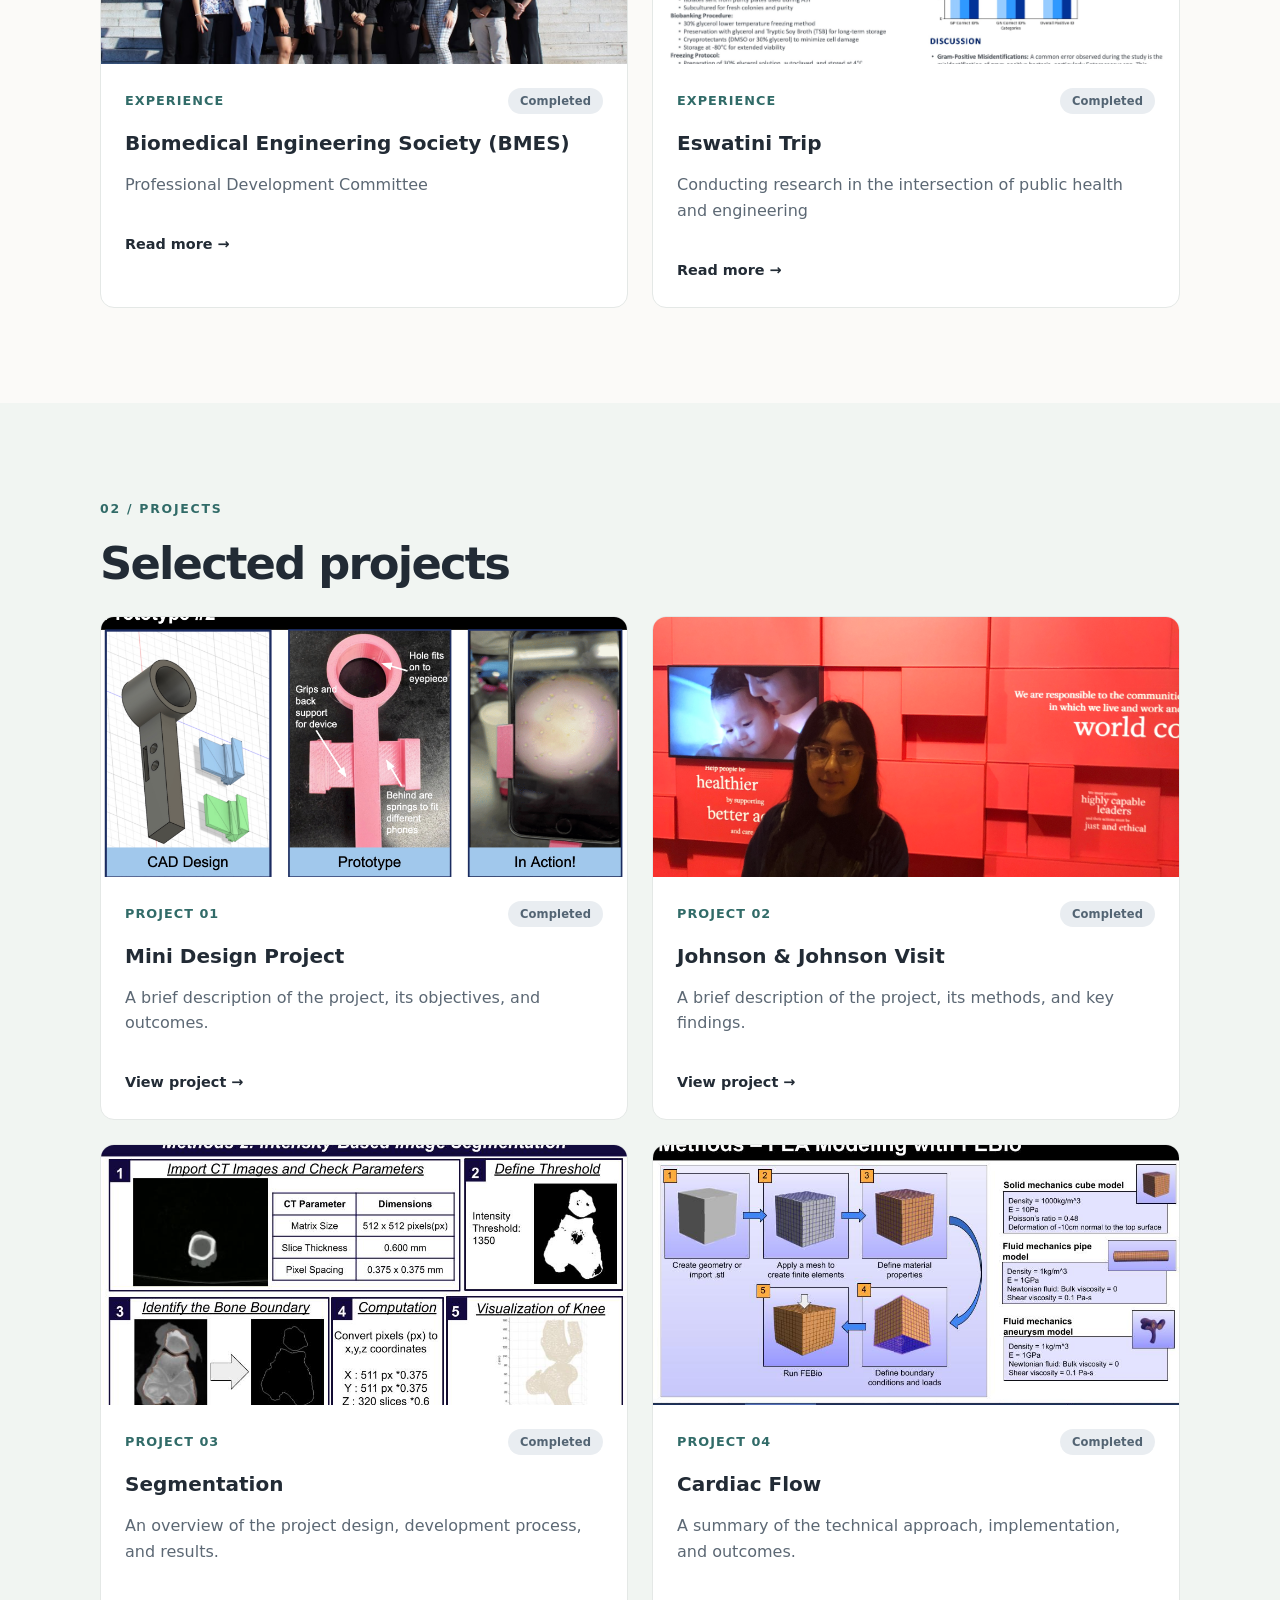
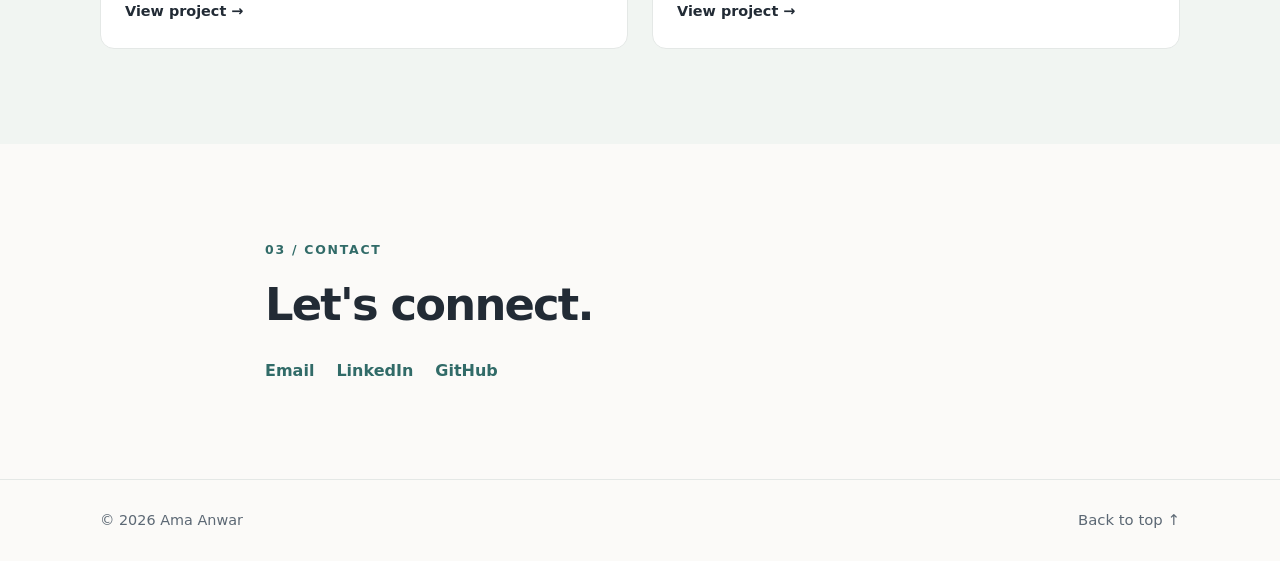
==== commit 49efffa3: "Update index.html" ====
--- a/index.html
+++ b/index.html
@@ -6,7 +6,7 @@
   <meta name="viewport" content="width=device-width, initial-scale=1">
   <meta name="description" content="Personal portfolio website">
   <title>Ama Anwar | Portfolio</title>
-  <link rel="stylesheet" href="style.css">
+  <link rel="stylesheet" href="style.css?v=2">  
   <script src="script.js" defer></script>
 </head>
 
--- a/style.css
+++ b/style.css
@@ -1,6 +1,199 @@
-:root{--bg:#fbfaf8;--surface:#fff;--ink:#222b35;--muted:#5c6874;--accent:#316b68;--line:#e4e8e6;--soft:#f1f5f2}*{box-sizing:border-box}html{scroll-behavior:smooth}body{margin:0;background:var(--bg);color:var(--ink);font:16px/1.7 system-ui,-apple-system,BlinkMacSystemFont,"Segoe UI",sans-serif}a{color:inherit;text-decoration:none}a:focus-visible,button:focus-visible{outline:3px solid var(--accent);outline-offset:4px}.container{width:min(1080px,calc(100% - 48px));margin:auto}.narrow{max-width:750px}.site-header{position:sticky;top:0;background:rgba(251,250,248,.96);border-bottom:1px solid var(--line);z-index:5}.nav{display:flex;align-items:center;justify-content:space-between;min-height:75px}.brand{font-weight:800;font-size:1.15rem;letter-spacing:-.03em}.dot,.accent{color:var(--accent)}.nav-links{display:flex;gap:30px}.nav-links a,.footer a{font-size:.93rem;color:var(--muted)}.nav-links a:hover,.footer a:hover,.text-link:hover{color:var(--accent)}.menu-toggle{display:none}.hero{padding:145px 0 155px}.eyebrow{color:var(--accent);font-size:.78rem;font-weight:750;letter-spacing:.14em}.hero h1{font-size:clamp(3rem,8vw,5.8rem);line-height:1.1;letter-spacing:-.055em;margin:18px 0 24px}.lead{max-width:650px;font-size:1.3rem;color:var(--muted)}.actions{display:flex;gap:14px;flex-wrap:wrap;margin-top:32px}.button{display:inline-block;padding:12px 22px;background:var(--accent);color:#fff;border-radius:8px;font-weight:650}.button.secondary{background:transparent;color:var(--accent);border:1px solid var(--accent)}.button:hover{filter:brightness(.9)}.section{padding:95px 0;scroll-margin-top:75px}.alt{background:var(--soft)}h2{font-size:clamp(2rem,5vw,2.8rem);line-height:1.2;letter-spacing:-.04em;margin:10px 0 25px}h3{font-size:1.25rem;margin:6px 0 10px}p{margin:0 0 18px}.section p:not(.eyebrow):not(.card-label){color:var(--muted)}.cards{display:grid;grid-template-columns:repeat(2,minmax(0,1fr));gap:20px}.card{background:var(--surface);padding:30px;border:1px solid var(--line);border-radius:14px}.card-label{font-size:.8rem;color:var(--accent);font-weight:700;text-transform:uppercase;letter-spacing:.08em}.text-link{color:var(--accent);font-weight:650}.contact-links{display:flex;gap:22px;flex-wrap:wrap}.contact-links a{color:var(--accent);font-weight:700}.footer{border-top:1px solid var(--line);padding:28px 0;color:var(--muted);font-size:.9rem}.footer .container{display:flex;justify-content:space-between;gap:20px}@media(max-width:640px){.nav{flex-wrap:wrap}.menu-toggle{display:block;background:none;border:1px solid var(--line);border-radius:7px;padding:7px 12px;color:var(--ink);font:inherit}.nav-links{display:none;flex-basis:100%;flex-direction:column;gap:12px;padding:12px 0 20px}.nav-links.open{display:flex}.hero{padding:100px 0}.section{padding:70px 0}.cards{grid-template-columns:1fr}.lead{font-size:1.1rem}}
-
-/* Photo card grid */
+
+/* =========================================
+   GLOBAL STYLES
+========================================= */
+
+:root {
+  --bg: #fbfaf8;
+  --surface: #fff;
+  --ink: #222b35;
+  --muted: #5c6874;
+  --accent: #316b68;
+  --line: #e4e8e6;
+  --soft: #f1f5f2;
+}
+
+* {
+  box-sizing: border-box;
+}
+
+html {
+  scroll-behavior: smooth;
+}
+
+body {
+  margin: 0;
+  background: var(--bg);
+  color: var(--ink);
+  font: 16px/1.7 system-ui, -apple-system,
+    BlinkMacSystemFont, "Segoe UI", sans-serif;
+}
+
+a {
+  color: inherit;
+  text-decoration: none;
+}
+
+a:focus-visible,
+button:focus-visible {
+  outline: 3px solid var(--accent);
+  outline-offset: 4px;
+}
+
+.container {
+  width: min(1080px, calc(100% - 48px));
+  margin: auto;
+}
+
+.narrow {
+  max-width: 750px;
+}
+
+
+/* =========================================
+   HEADER & NAVIGATION
+========================================= */
+
+.site-header {
+  position: sticky;
+  top: 0;
+  background: rgba(251, 250, 248, 0.96);
+  border-bottom: 1px solid var(--line);
+  z-index: 5;
+}
+
+.nav {
+  display: flex;
+  align-items: center;
+  justify-content: space-between;
+  min-height: 75px;
+}
+
+.brand {
+  font-weight: 800;
+  font-size: 1.15rem;
+  letter-spacing: -0.03em;
+}
+
+.dot,
+.accent {
+  color: var(--accent);
+}
+
+.nav-links {
+  display: flex;
+  gap: 30px;
+}
+
+.nav-links a,
+.footer a {
+  font-size: 0.93rem;
+  color: var(--muted);
+}
+
+.nav-links a:hover,
+.footer a:hover,
+.text-link:hover {
+  color: var(--accent);
+}
+
+.menu-toggle {
+  display: none;
+}
+
+
+/* =========================================
+   HERO SECTION
+========================================= */
+
+.hero {
+  padding: 145px 0 155px;
+}
+
+.eyebrow {
+  color: var(--accent);
+  font-size: 0.78rem;
+  font-weight: 750;
+  letter-spacing: 0.14em;
+}
+
+.hero h1 {
+  font-size: clamp(3rem, 8vw, 5.8rem);
+  line-height: 1.1;
+  letter-spacing: -0.055em;
+  margin: 18px 0 24px;
+}
+
+.lead {
+  max-width: 650px;
+  font-size: 1.3rem;
+  color: var(--muted);
+}
+
+.actions {
+  display: flex;
+  gap: 14px;
+  flex-wrap: wrap;
+  margin-top: 32px;
+}
+
+.button {
+  display: inline-block;
+  padding: 12px 22px;
+  background: var(--accent);
+  color: #fff;
+  border-radius: 8px;
+  font-weight: 650;
+}
+
+.button.secondary {
+  background: transparent;
+  color: var(--accent);
+  border: 1px solid var(--accent);
+}
+
+.button:hover {
+  filter: brightness(0.9);
+}
+
+
+/* =========================================
+   SECTIONS & TYPOGRAPHY
+========================================= */
+
+.section {
+  padding: 95px 0;
+  scroll-margin-top: 75px;
+}
+
+.alt {
+  background: var(--soft);
+}
+
+h2 {
+  font-size: clamp(2rem, 5vw, 2.8rem);
+  line-height: 1.2;
+  letter-spacing: -0.04em;
+  margin: 10px 0 25px;
+}
+
+h3 {
+  font-size: 1.25rem;
+  margin: 6px 0 10px;
+}
+
+p {
+  margin: 0 0 18px;
+}
+
+.section p:not(.eyebrow):not(.card-label) {
+  color: var(--muted);
+}
+
+
+/* =========================================
+   CARD GRID
+========================================= */
 
 .cards {
   display: grid;
@@ -8,7 +201,17 @@
   gap: 24px;
 }
 
-/* Clickable cards */
+.card {
+  background: var(--surface);
+  padding: 30px;
+  border: 1px solid var(--line);
+  border-radius: 14px;
+}
+
+
+/* =========================================
+   PHOTO CARDS
+========================================= */
 
 .photo-card {
   display: block;
@@ -17,11 +220,10 @@
   text-decoration: none;
   color: inherit;
   border-radius: 14px;
-  transition: transform 0.25s ease,
-              box-shadow 0.25s ease;
-}
-
-/* Featured images */
+  transition:
+    transform 0.25s ease,
+    box-shadow 0.25s ease;
+}
 
 .card-image {
   display: block;
@@ -32,8 +234,6 @@
   transition: transform 0.4s ease;
 }
 
-/* Text underneath images */
-
 .card-content {
   padding: 24px;
 }
@@ -46,7 +246,13 @@
   line-height: 1.6;
 }
 
-/* Card links */
+.card-label {
+  font-size: 0.8rem;
+  color: var(--accent);
+  font-weight: 700;
+  text-transform: uppercase;
+  letter-spacing: 0.08em;
+}
 
 .card-arrow {
   display: inline-block;
@@ -55,7 +261,61 @@
   font-weight: 600;
 }
 
-/* Hover effects */
+
+/* =========================================
+   CARD STATUS LABELS
+========================================= */
+
+.card-content .card-meta {
+  display: flex;
+  align-items: center;
+  justify-content: space-between;
+  flex-wrap: wrap;
+  gap: 10px;
+  margin-bottom: 12px;
+}
+
+.card-content .card-meta .card-label {
+  margin: 0;
+}
+
+.card-content .status {
+  display: inline-flex;
+  align-items: center;
+  padding: 5px 12px;
+  border-radius: 999px;
+  font-size: 0.72rem;
+  font-weight: 600;
+  line-height: 1.4;
+  letter-spacing: 0.01em;
+  white-space: nowrap;
+}
+
+/* Ongoing - soft green */
+
+.card-content .status.status-ongoing {
+  background-color: #e8f2ea;
+  color: #34724b;
+}
+
+/* Completed - soft gray */
+
+.card-content .status.status-completed {
+  background-color: #e9edf1;
+  color: #536473;
+}
+
+/* In Progress - soft amber */
+
+.card-content .status.status-progress {
+  background-color: #fff1dc;
+  color: #996515;
+}
+
+
+/* =========================================
+   CARD HOVER EFFECTS
+========================================= */
 
 .photo-card:hover {
   transform: translateY(-5px);
@@ -71,9 +331,94 @@
   outline-offset: 4px;
 }
 
-/* Mobile responsiveness */
+
+/* =========================================
+   LINKS & CONTACT
+========================================= */
+
+.text-link {
+  color: var(--accent);
+  font-weight: 650;
+}
+
+.contact-links {
+  display: flex;
+  gap: 22px;
+  flex-wrap: wrap;
+}
+
+.contact-links a {
+  color: var(--accent);
+  font-weight: 700;
+}
+
+
+/* =========================================
+   FOOTER
+========================================= */
+
+.footer {
+  border-top: 1px solid var(--line);
+  padding: 28px 0;
+  color: var(--muted);
+  font-size: 0.9rem;
+}
+
+.footer .container {
+  display: flex;
+  justify-content: space-between;
+  gap: 20px;
+}
+
+
+/* =========================================
+   RESPONSIVE DESIGN
+========================================= */
+
+@media (max-width: 640px) {
+
+  .nav {
+    flex-wrap: wrap;
+  }
+
+  .menu-toggle {
+    display: block;
+    background: none;
+    border: 1px solid var(--line);
+    border-radius: 7px;
+    padding: 7px 12px;
+    color: var(--ink);
+    font: inherit;
+  }
+
+  .nav-links {
+    display: none;
+    flex-basis: 100%;
+    flex-direction: column;
+    gap: 12px;
+    padding: 12px 0 20px;
+  }
+
+  .nav-links.open {
+    display: flex;
+  }
+
+  .hero {
+    padding: 100px 0;
+  }
+
+  .section {
+    padding: 70px 0;
+  }
+
+  .lead {
+    font-size: 1.1rem;
+  }
+
+}
 
 @media (max-width: 700px) {
+
   .cards {
     grid-template-columns: 1fr;
   }
@@ -81,11 +426,14 @@
   .card-image {
     height: 220px;
   }
+
 }
 
 @media (prefers-reduced-motion: reduce) {
+
   .photo-card,
   .card-image {
     transition: none;
   }
-}
+
+}
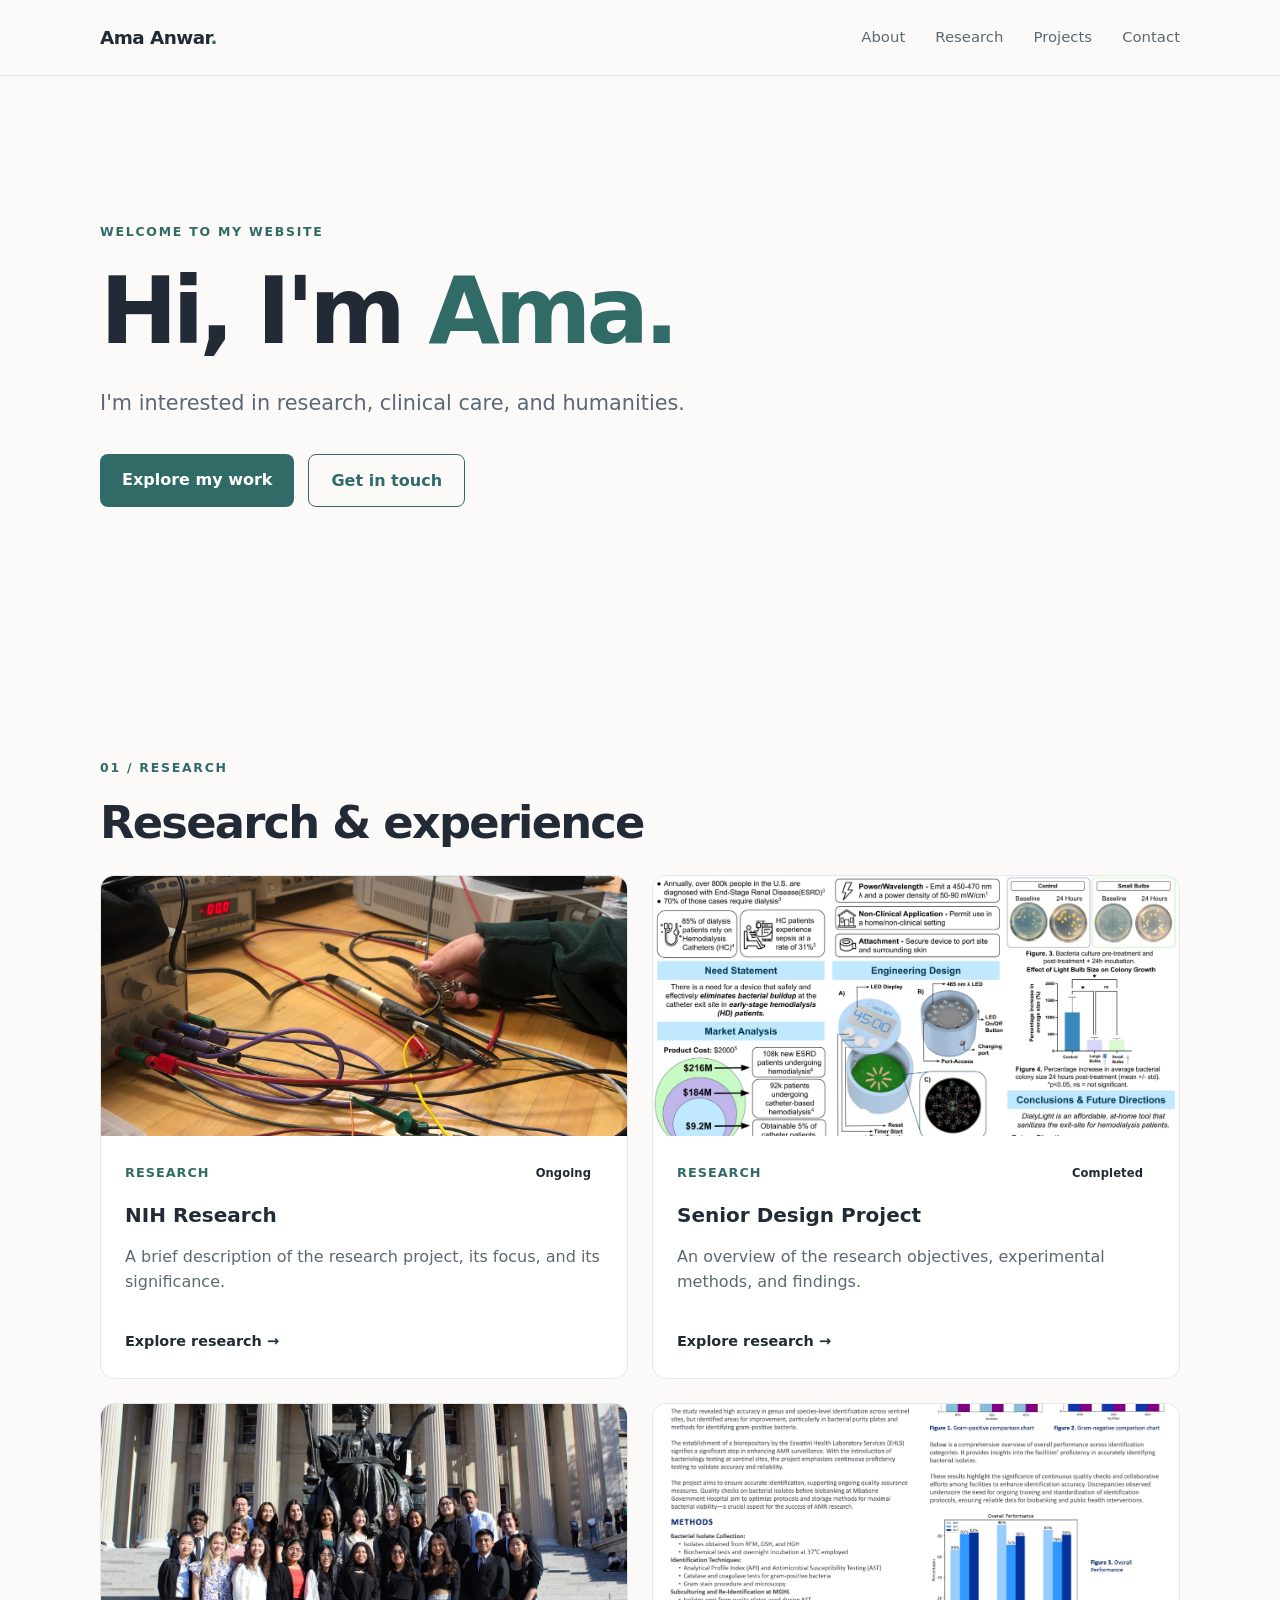
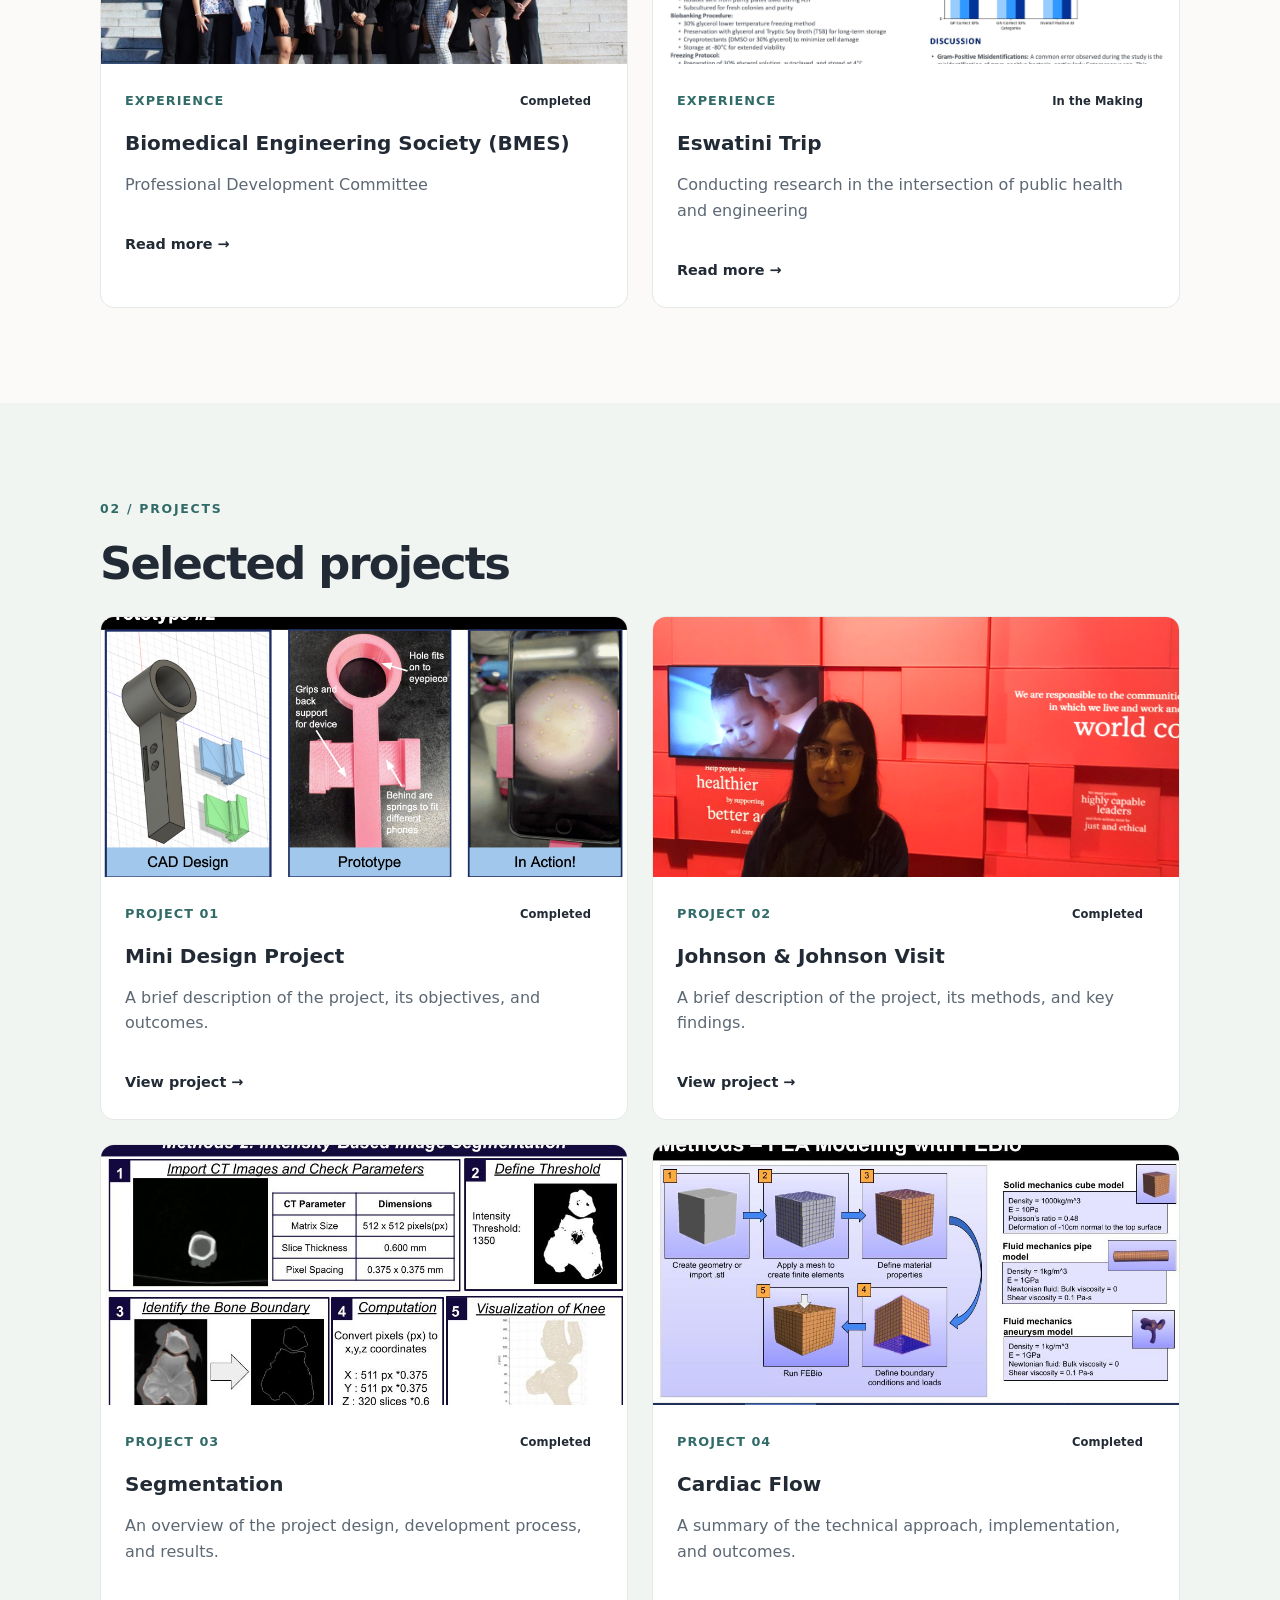
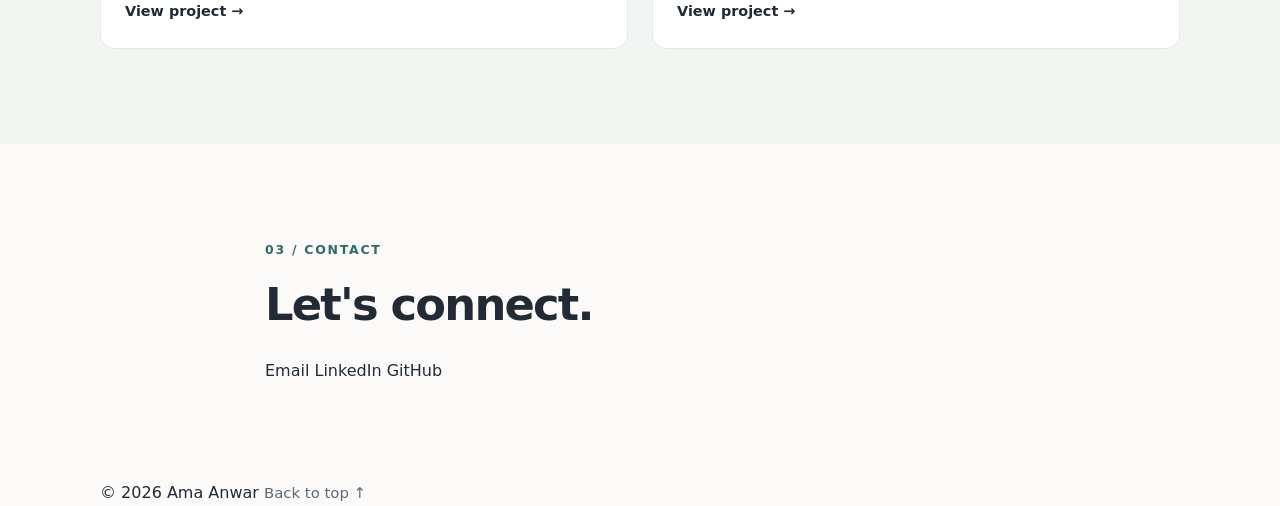
==== commit fa9bd887: "Update index.html" ====
--- a/index.html
+++ b/index.html
@@ -191,7 +191,7 @@
 
               <div class="card-meta">
                 <p class="card-label">Experience</p>
-                <span class="status status-completed">Completed</span>
+                <span class="status status-progress">In the Making</span>
               </div>
 
               <h3>Eswatini Trip</h3>
--- a/style.css
+++ b/style.css
@@ -289,28 +289,25 @@
   line-height: 1.4;
   letter-spacing: 0.01em;
   white-space: nowrap;
-}
-
-/* Ongoing - soft green */
-
+
+/* Ongoing - fresh sage green */
 .card-content .status.status-ongoing {
-  background-color: #e8f2ea;
-  color: #34724b;
-}
-
-/* Completed - soft gray */
-
+  background-color: #ddf3e4;
+  color: #247a48;
+}
+
+/* Completed - soft periwinkle blue */
 .card-content .status.status-completed {
-  background-color: #e9edf1;
-  color: #536473;
-}
-
-/* In Progress - soft amber */
-
+  background-color: #e1e9ff;
+  color: #385eb0;
+}
+
+/* In the Making - warm golden yellow */
 .card-content .status.status-progress {
-  background-color: #fff1dc;
-  color: #996515;
-}
+  background-color: #fff0c7;
+  color: #966400;
+}
+
 
 
 /* =========================================
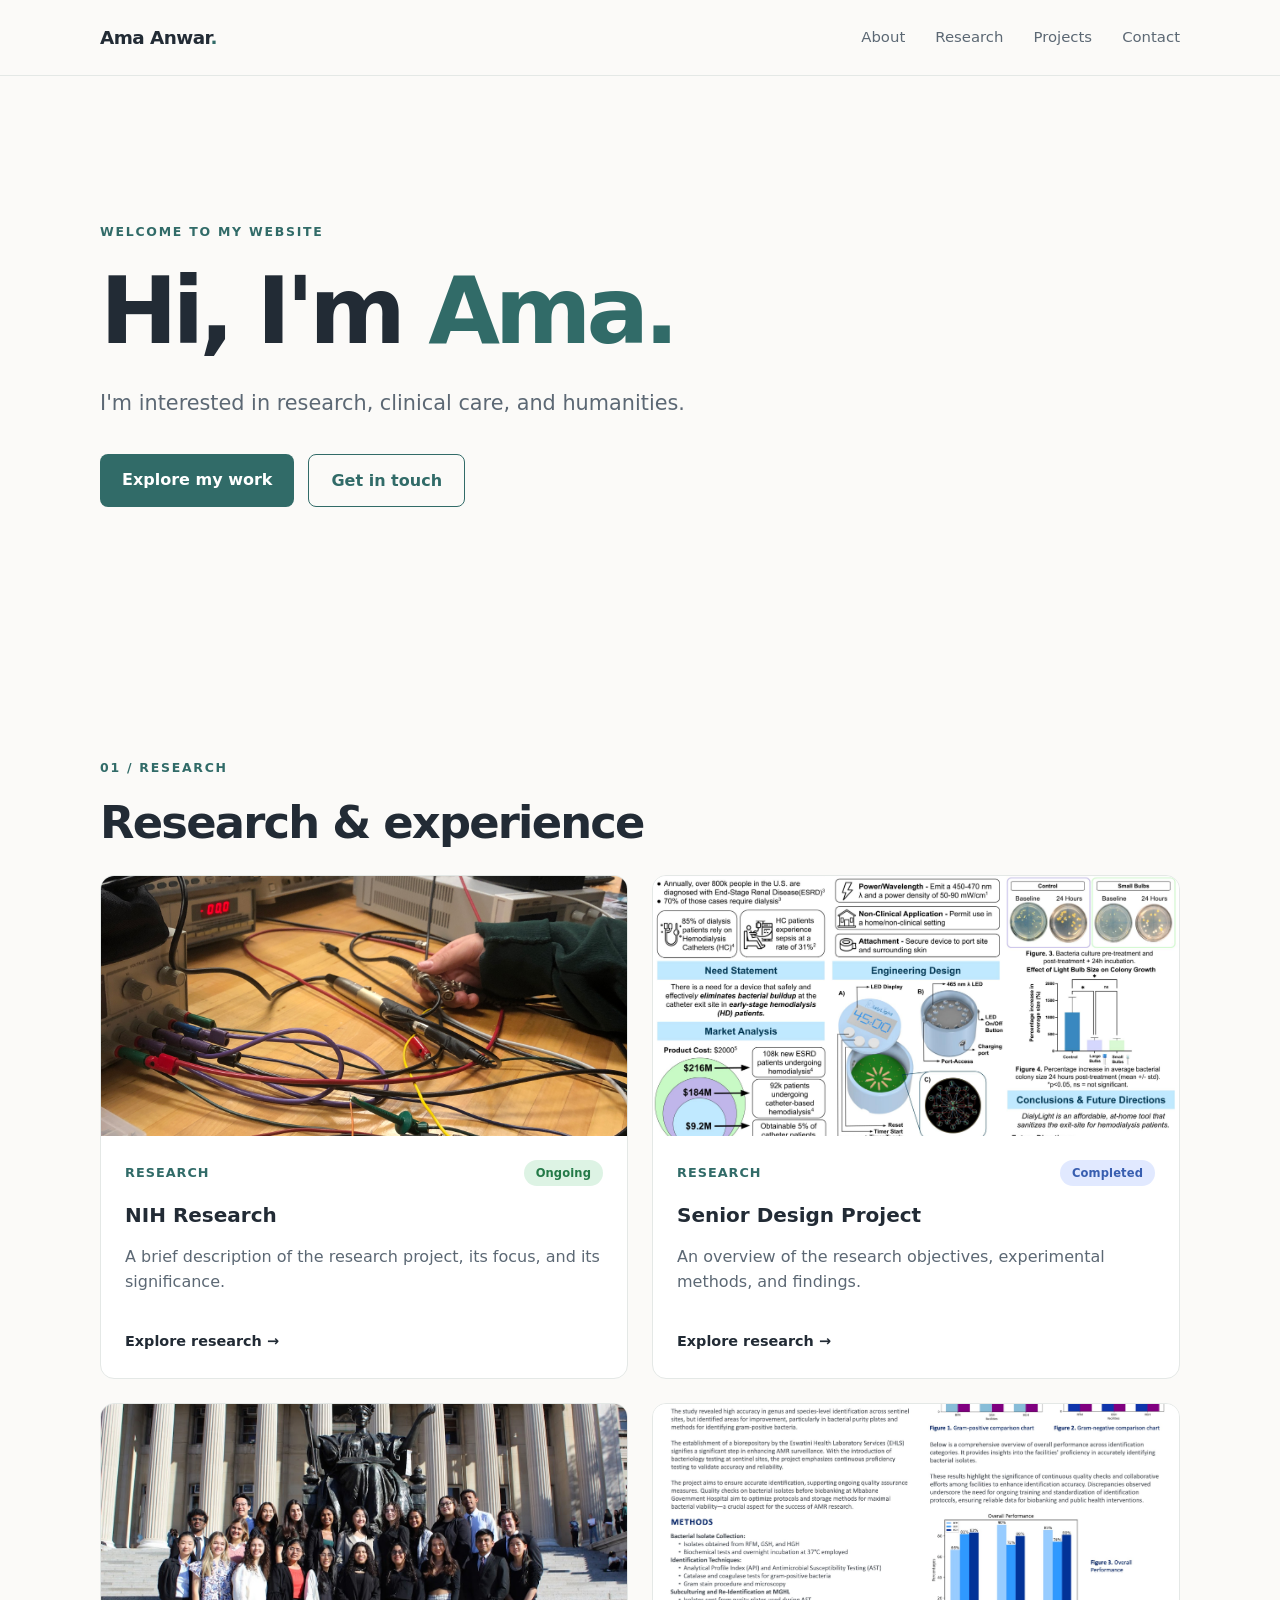
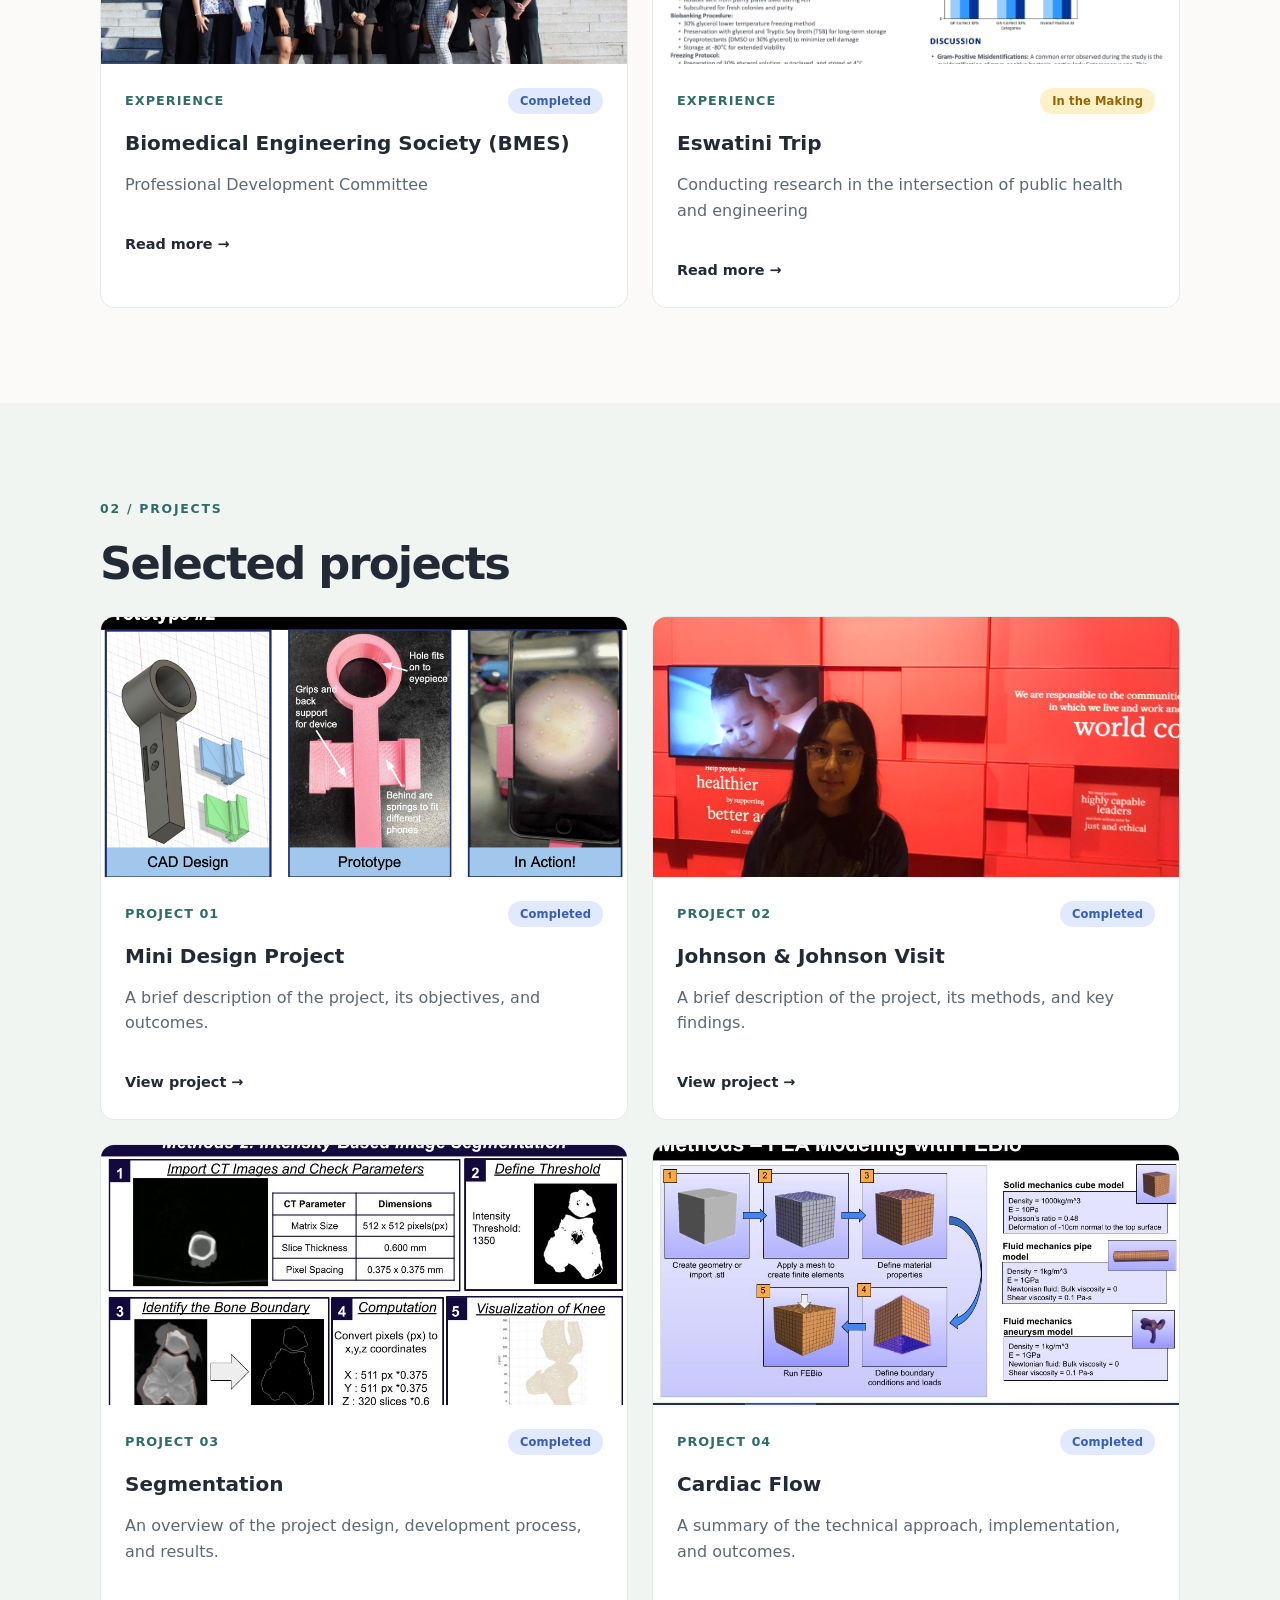
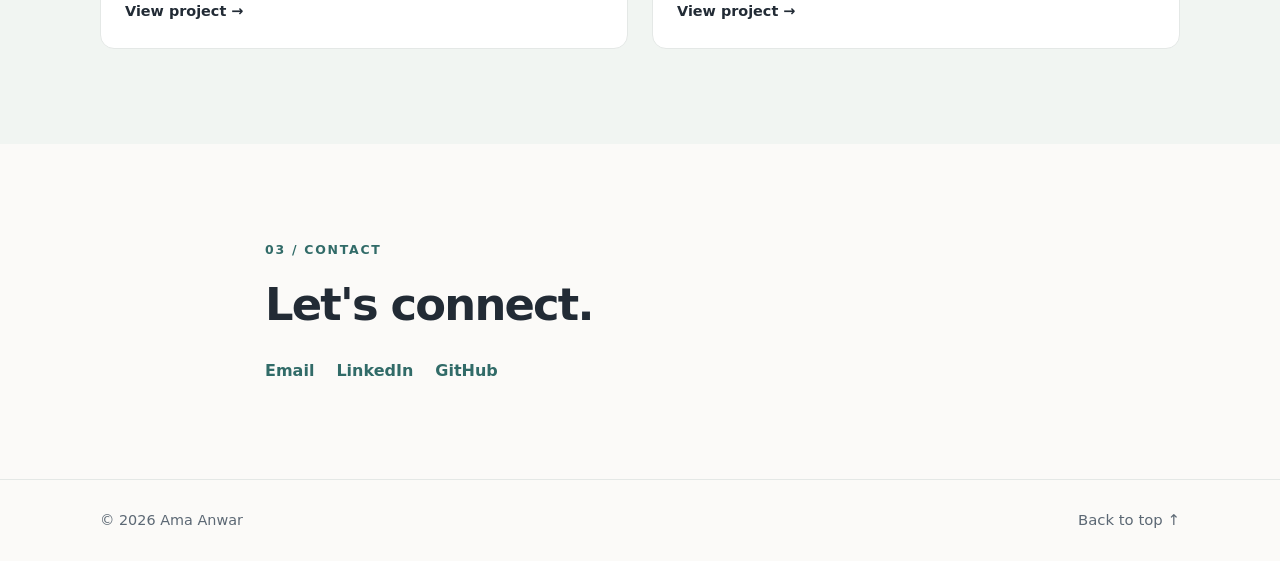
==== commit 002403d0: "Update index.html" ====
--- a/index.html
+++ b/index.html
@@ -6,7 +6,7 @@
   <meta name="viewport" content="width=device-width, initial-scale=1">
   <meta name="description" content="Personal portfolio website">
   <title>Ama Anwar | Portfolio</title>
-  <link rel="stylesheet" href="style.css?v=2">  
+  <link rel="stylesheet" href="style.css">  
   <script src="script.js" defer></script>
 </head>
 
--- a/style.css
+++ b/style.css
@@ -289,7 +289,7 @@
   line-height: 1.4;
   letter-spacing: 0.01em;
   white-space: nowrap;
-
+}
 /* Ongoing - fresh sage green */
 .card-content .status.status-ongoing {
   background-color: #ddf3e4;
